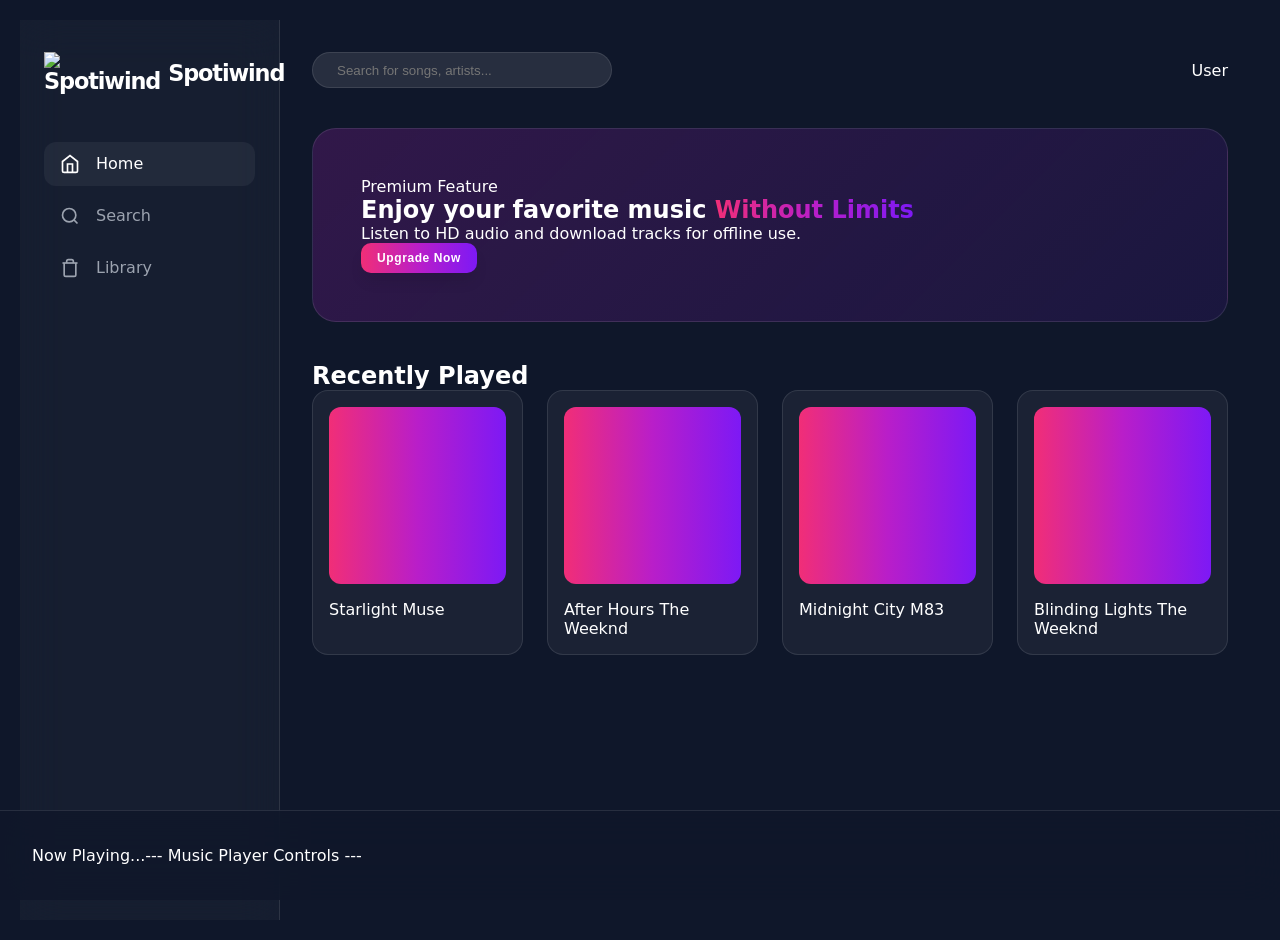
==== home.html @ fe253388 "Add files via upload" ====
<!DOCTYPE html>
<html lang="en">
<head>
    <meta charset="UTF-8">
    <meta name="viewport" content="width=device-width, initial-scale=1.0">
    <title>Spotiwind - Feel The Music, Ride The Wind</title>
    <link rel="stylesheet" href="styles.css">
</head>
<body class="dashboard-page">
    <div class="dashboard-container">
        <!-- Sidebar Navigation -->
        <aside class="sidebar">
            <div class="brand-logo">
                <img src="Elemen/Logo/Spotiwind.png" alt="Spotiwind Logo">
                <span>Spotiwind</span>
            </div>
            <nav class="nav-menu">
                <a href="#" class="nav-item active">
                    <svg viewBox="0 0 24 24" fill="none" stroke="currentColor" stroke-width="2"><path d="m3 9 9-7 9 7v11a2 2 0 0 1-2 2H5a2 2 0 0 1-2-2z"/><polyline points="9 22 9 12 15 12 15 22"/></svg>
                    Home
                </a>
                <a href="#" class="nav-item">
                    <svg viewBox="0 0 24 24" fill="none" stroke="currentColor" stroke-width="2"><circle cx="11" cy="11" r="8"/><path d="m21 21-4.3-4.3"/></svg>
                    Search
                </a>
                <a href="#" class="nav-item">
                    <svg viewBox="0 0 24 24" fill="none" stroke="currentColor" stroke-width="2"><path d="M3 6h18"/><path d="M19 6v14c0 1-1 2-2 2H7c-1 0-2-1-2-2V6"/><path d="M8 6V4c0-1 1-2 2-2h4c1 0 2 1 2 2v2"/></svg>
                    Library
                </a>
            </nav>
        </aside>

        <!-- Main Content -->
        <main class="main-content">
            <header class="top-bar">
                <div class="search-box">
                    <input type="text" placeholder="Search for songs, artists...">
                </div>
                <div class="user-profile">
                    <span id="userName">User</span>
                    <div class="avatar"></div>
                </div>
            </header>

            <section class="hero-section">
                <div class="hero-card">
                    <span class="badge">Premium Feature</span>
                    <h1>Enjoy your favorite music <span class="theme-text">Without Limits</span></h1>
                    <p>Listen to HD audio and download tracks for offline use.</p>
                    <button class="btn-login" style="width: auto;">Upgrade Now</button>
                </div>
            </section>

            <section class="music-section">
                <h2 class="section-title">Recently Played</h2>
                <div class="music-grid">
                    <!-- Contoh Card Lagu -->
                    <div class="song-card">
                        <div class="song-cover"></div>
                        <div class="song-info">
                            <span class="song-name">Starlight</span>
                            <span class="artist-name">Muse</span>
                        </div>
                    </div>
                    <div class="song-card">
                        <div class="song-cover"></div>
                        <div class="song-info">
                            <span class="song-name">After Hours</span>
                            <span class="artist-name">The Weeknd</span>
                        </div>
                    </div>
                    <div class="song-card">
                        <div class="song-cover"></div>
                        <div class="song-info">
                            <span class="song-name">Midnight City</span>
                            <span class="artist-name">M83</span>
                        </div>
                    </div>
                    <div class="song-card">
                        <div class="song-cover"></div>
                        <div class="song-info">
                            <span class="song-name">Blinding Lights</span>
                            <span class="artist-name">The Weeknd</span>
                        </div>
                    </div>
                </div>
            </section>
        </main>

        <!-- Player Bar -->
        <div class="player-bar">
            <div class="now-playing">
                <div class="mini-cover"></div>
                <div class="mini-info"><span>Now Playing...</span></div>
            </div>
            <div class="player-controls">--- Music Player Controls ---</div>
        </div>
    </div>
</body>
</html>
---- styles.css ----
/* Variables */
:root {
    --primary-gradient: linear-gradient(to right, #F12E77, #B91EC9, #7D19F5);
    --accent-color: #B91EC9;
    --glass-bg: rgba(255, 255, 255, 0.05);
    --glass-border: rgba(255, 255, 255, 0.1);
    --text-main: #ffffff;
    --text-muted: #9ca3af;
    --input-bg: rgba(255, 255, 255, 0.1);
}

* {
    margin: 0;
    padding: 0;
    box-sizing: border-box;
}

body.login-page, 
body.dashboard-page {
    min-height: 100vh;
    background-color: #0f172a; /* Fallback dark background */
    color: var(--text-main);
    font-family: ui-sans-serif, system-ui, sans-serif;
    overflow-x: hidden;
    display: flex;
    align-items: center;
    justify-content: center;
    padding: 20px;
}

.main-container {
    width: 100%;
    max-width: 1050px; /* Lebar box utama */
    min-height: auto;
    max-height: 90vh;
    display: flex;
}

.split-card {
    display: flex;
    width: 100%;
    background: var(--glass-bg);
    border-radius: 1.5rem;
    backdrop-filter: blur(16px);
    -webkit-backdrop-filter: blur(16px);
    border: 1px solid var(--glass-border);
    box-shadow: 0 25px 50px -12px rgba(0, 0, 0, 0.5);
    overflow: hidden; /* Memastikan border-radius bekerja pada anak elemen */
}

.branding-side {
    flex: 1.5;
    position: relative;
    display: flex;
    flex-direction: column;
    align-items: flex-start;
    justify-content: flex-start;
    padding: 2.5rem 2.5rem 1.5rem 2.5rem;
    background-image: url('Elemen/Logo/Gambar1.jpeg');
    background-size: cover;
    background-position: calc(50% + 50px) center;
}

.branding-overlay {
    position: absolute;
    top: 0;
    left: 0;
    width: 100%;
    height: 100%;
    background: linear-gradient(to bottom, rgba(15, 23, 42, 0.2), rgba(15, 23, 42, 0.7));
    z-index: 1;
}

.brand-logo {
    position: relative;
    z-index: 10;
    display: flex;
    align-items: center;
    gap: 0.5rem;
    margin-bottom: 1rem;
    font-size: 1.4rem;
    font-weight: 700;
    letter-spacing: -0.05em;
}

.brand-logo svg {
    height: 2rem;
    width: 2rem;
    color: var(--accent-color);
}

.brand-logo img {
    height: 2.6rem;
    width: auto;
    object-fit: contain;
}

.branding-title {
    position: relative;
    z-index: 10;
    font-size: 2rem;
    font-weight: 700;
    line-height: 1.1;
    margin-bottom: 1rem;
    letter-spacing: -0.05em;
}

.theme-text {
    background: var(--primary-gradient);
    -webkit-background-clip: text;
    -webkit-text-fill-color: transparent;
    background-clip: text;
}

.branding-desc {
    position: relative;
    z-index: 10;
    font-size: 1rem;
    line-height: 1.6;
    color: rgba(255, 255, 255, 0.8);
    max-width: 270px;
    margin-bottom: 2.5rem;
}

.features-grid {
    position: relative;
    z-index: 10;
    display: flex;
    background: rgba(15, 23, 42, 0.8); /* Latar belakang lebih solid menggunakan warna gelap yang serasi */
    backdrop-filter: blur(8px);
    -webkit-backdrop-filter: blur(8px);
    border: 1px solid rgba(255, 255, 255, 0.1);
    border-radius: 1.25rem;
    padding: 1.25rem 0;
    width: 100%;
    margin-top: auto;
}

.feature-card {
    flex: 1;
    display: flex;
    flex-direction: column;
    align-items: center;
    text-align: center;
    padding: 0 0.5rem;
    border-right: 1px solid rgba(255, 255, 255, 0.1);
}

.feature-card:last-child {
    border-right: none;
}

.feature-icon-circle {
    width: auto;
    height: auto;
    background: none;
    border: none;
    display: flex;
    align-items: center;
    justify-content: center;
    margin-bottom: 0.75rem;
    color: var(--accent-color);
}

.feature-icon-circle svg {
    width: 1.25rem;
    height: 1.25rem;
    stroke: currentColor;
}

.feature-title {
    font-size: 0.8rem;
    font-weight: 700;
    margin-bottom: 0.25rem;
    color: var(--text-main);
}

.feature-text {
    font-size: 0.7rem;
    color: var(--text-muted);
    line-height: 1.4;
}

.form-side {
    flex: 1;
    display: flex;
    flex-direction: column;
    padding: 2.5rem 2.5rem 1.5rem 2.5rem;
    position: relative;
    overflow-y: auto;
}

/* Custom Scrollbar agar tetap elegan (Glassmorphism style) */
.form-side::-webkit-scrollbar {
    width: 4px;
}

.form-side::-webkit-scrollbar-thumb {
    background: var(--glass-border);
    border-radius: 10px;
}

.form-content {
    width: 100%;
    max-width: 340px;
    margin: auto;
    display: flex;
    flex-direction: column;
    gap: 1rem;
    z-index: 1;
}

.hidden {
    display: none !important;
}

/* Responsive */
@media (max-width: 1024px) {
    .split-card {
        flex-direction: column;
    }
    .branding-side {
        flex: none;
        min-height: 280px;
        padding: 3rem 1.5rem;
        background-position: center;
        align-items: center;
        text-align: center;
    }
    .branding-title {
        font-size: 1.75rem;
    }
    .branding-desc {
        max-width: 100%;
        margin-bottom: 0;
    }
    .features-grid {
        display: none; /* Disembunyikan agar header branding tidak terlalu panjang di mobile */
    }
    .main-container {
        max-width: 480px;
        max-height: none;
    }
    .form-side {
        overflow: visible;
        padding: 2rem 1.5rem;
    }
}

.card-header {
    text-align: center;
}

.title {
    font-size: 1.5rem;
    font-weight: 700;
    letter-spacing: -0.05em;
}

.subtitle {
    margin-top: 0.25rem;
    font-size: 11px;
    color: var(--text-muted);
}

.tabs {
    display: flex;
    border-bottom: 1px solid var(--glass-border);
}

.tab-btn {
    flex: 1;
    padding-bottom: 0.5rem;
    background: none;
    border: none;
    color: var(--text-muted);
    font-weight: bold;
    cursor: pointer;
    transition: color 0.2s;
}

.tab-btn.active {
    color: var(--text-main);
    border-bottom: 2px solid var(--accent-color);
}

.tab-btn:hover:not(.active) {
    color: #d1d5db;
}

/* Pengaturan Umum Form */
#loginForm, #registerForm {
    display: flex;
    flex-direction: column;
}

/* Spesifik untuk Login - Lebih lega karena input sedikit */
#loginForm {
    gap: 1.25rem;
}
#loginForm .input-group {
    gap: 1rem;
}

/* Spesifik untuk Register - Lebih padat agar pas di frame */
#registerForm {
    gap: 0.75rem;
}
#registerForm .input-group {
    gap: 0.5rem;
}
#registerForm .input-field {
    padding: 0.375rem 1rem 0.375rem 2.75rem; /* Sedikit lebih ramping */
}

.input-group {
    display: flex;
    flex-direction: column;
}

.input-wrapper {
    position: relative;
}

.input-icon {
    position: absolute;
    left: 1rem;
    top: 50%;
    transform: translateY(-50%);
    color: var(--text-muted);
    pointer-events: none;
}

.input-icon svg {
    height: 1rem;
    width: 1rem;
}

.input-field {
    width: 100%;
    padding: 0.375rem 1rem 0.375rem 2.75rem;
    background: var(--input-bg);
    border: 1px solid transparent;
    border-radius: 0.5rem;
    color: white;
    font-size: 0.875rem;
    outline: none;
    transition: all 0.2s;
}

.input-field:focus {
    border-color: var(--accent-color);
    box-shadow: 0 0 0 1px var(--accent-color), 0 0 8px rgba(185, 30, 201, 0.2);
    background: rgba(255, 255, 255, 0.12);
}

.password-toggle {
    position: absolute;
    right: 1rem;
    top: 50%;
    transform: translateY(-50%);
    background: none;
    border: none;
    color: var(--text-muted);
    cursor: pointer;
}

.password-toggle svg {
    height: 1rem;
    width: 1rem;
}

.form-options {
    display: flex;
    justify-content: space-between;
    align-items: center;
    font-size: 11px;
}

.remember-me {
    display: flex;
    align-items: center;
    gap: 0.5rem;
}

.remember-me input[type="checkbox"],
.remember-me label {
    cursor: pointer;
}

.forgot-link {
    color: var(--accent-color);
    text-decoration: none;
    font-weight: 500;
}

.btn-login {
    width: 100%;
    padding: 0.5rem 1rem;
    border-radius: 10px;
    border: none;
    background: var(--primary-gradient);
    color: white;
    font-size: 0.75rem;
    font-weight: bold;
    letter-spacing: 0.05em;
    cursor: pointer;
    box-shadow: 0 10px 15px -3px rgba(0, 0, 0, 0.1);
    transition: transform 0.1s, opacity 0.2s;
}

.btn-login:hover {
    opacity: 0.9;
}

.btn-login:active {
    transform: scale(0.95);
}

.btn-login:disabled, .social-btn:disabled {
    opacity: 0.6;
    cursor: not-allowed;
    pointer-events: none;
}

.separator {
    display: flex;
    align-items: center;
    gap: 0.75rem;
    padding: 0.2rem 0 1.2rem 0;
}

.separator-line {
    flex-grow: 1;
    height: 1px;
    background-color: var(--glass-border);
}

.separator-text {
    font-size: 12px;
    text-transform: lowercase;
    letter-spacing: 0.05em;
}

.social-login {
    display: flex;
    flex-direction: column;
    gap: 0.75rem;
}

.social-btn {
    width: 100%;
    display: flex;
    align-items: center;
    justify-content: center;
    gap: 0.5rem;
    padding: 0.375rem 1rem;
    background: var(--glass-bg);
    border: 1px solid var(--glass-border);
    border-radius: 0.5rem;
    color: white;
    font-size: 0.75rem;
    font-weight: 500;
    cursor: pointer;
    transition: background 0.2s;
}

.social-btn:hover {
    background: var(--glass-border);
}

.social-btn svg {
    height: 1rem;
    width: 1rem;
}

.legal-text {
    text-align: center;
    font-size: 12px;
    color: var(--text-muted);
    line-height: 1.5;
    margin-top: 1rem;
    margin-bottom: 0;
}

.legal-text a {
    color: var(--accent-color);
    text-decoration: none;
}

.legal-text a:hover {
    text-decoration: underline;
}

/* Toast Notification */
.toast-container {
    position: fixed;
    bottom: 2rem;
    right: 2rem;
    z-index: 1000;
    display: flex;
    flex-direction: column;
    gap: 0.75rem;
}

.toast {
    background: rgba(15, 23, 42, 0.9);
    backdrop-filter: blur(12px);
    border: 1px solid var(--glass-border);
    color: white;
    padding: 1rem 1.5rem;
    border-radius: 0.75rem;
    box-shadow: 0 10px 25px -5px rgba(0, 0, 0, 0.4);
    display: flex;
    align-items: center;
    gap: 0.75rem;
    font-size: 0.875rem;
    animation: slideIn 0.3s ease-out forwards;
}

@keyframes slideIn { from { transform: translateX(100%); opacity: 0; } to { transform: translateX(0); opacity: 1; } }

/* Dashboard Layout */
.dashboard-container {
    display: flex;
    width: 100vw;
    height: 100vh;
    background: #0f172a;
    overflow: hidden;
}

.sidebar {
    width: 260px;
    background: rgba(255, 255, 255, 0.03);
    border-right: 1px solid var(--glass-border);
    backdrop-filter: blur(20px);
    padding: 2rem 1.5rem;
    display: flex;
    flex-direction: column;
    gap: 2rem;
}

.nav-menu {
    display: flex;
    flex-direction: column;
    gap: 0.5rem;
}

.nav-item {
    display: flex;
    align-items: center;
    gap: 1rem;
    padding: 0.75rem 1rem;
    color: var(--text-muted);
    text-decoration: none;
    border-radius: 0.75rem;
    transition: all 0.2s;
    font-weight: 500;
}

.nav-item svg { width: 1.25rem; height: 1.25rem; }
.nav-item:hover, .nav-item.active {
    background: var(--glass-bg);
    color: white;
}

.main-content {
    flex: 1;
    padding: 2rem;
    overflow-y: auto;
    padding-bottom: 100px;
}

.top-bar {
    display: flex;
    justify-content: space-between;
    align-items: center;
    margin-bottom: 2.5rem;
}

.search-box input {
    background: var(--input-bg);
    border: 1px solid var(--glass-border);
    border-radius: 2rem;
    padding: 0.6rem 1.5rem;
    color: white;
    width: 300px;
    outline: none;
}

.hero-card {
    background: linear-gradient(135deg, rgba(185, 30, 201, 0.2) 0%, rgba(125, 25, 245, 0.1) 100%);
    border: 1px solid var(--glass-border);
    border-radius: 1.5rem;
    padding: 3rem;
    margin-bottom: 2.5rem;
}

.music-grid {
    display: grid;
    grid-template-columns: repeat(auto-fill, minmax(180px, 1fr));
    gap: 1.5rem;
}

.song-card {
    background: var(--glass-bg);
    border: 1px solid var(--glass-border);
    border-radius: 1rem;
    padding: 1rem;
    transition: transform 0.3s ease;
    cursor: pointer;
}

.song-card:hover { transform: translateY(-8px); background: rgba(255,255,255,0.08); }

.song-cover {
    aspect-ratio: 1;
    background: var(--primary-gradient);
    border-radius: 0.75rem;
    margin-bottom: 1rem;
}

.player-bar {
    position: fixed;
    bottom: 0;
    left: 0;
    right: 0;
    height: 90px;
    background: rgba(15, 23, 42, 0.8);
    backdrop-filter: blur(20px);
    border-top: 1px solid var(--glass-border);
    display: flex;
    align-items: center;
    padding: 0 2rem;
    z-index: 100;
}
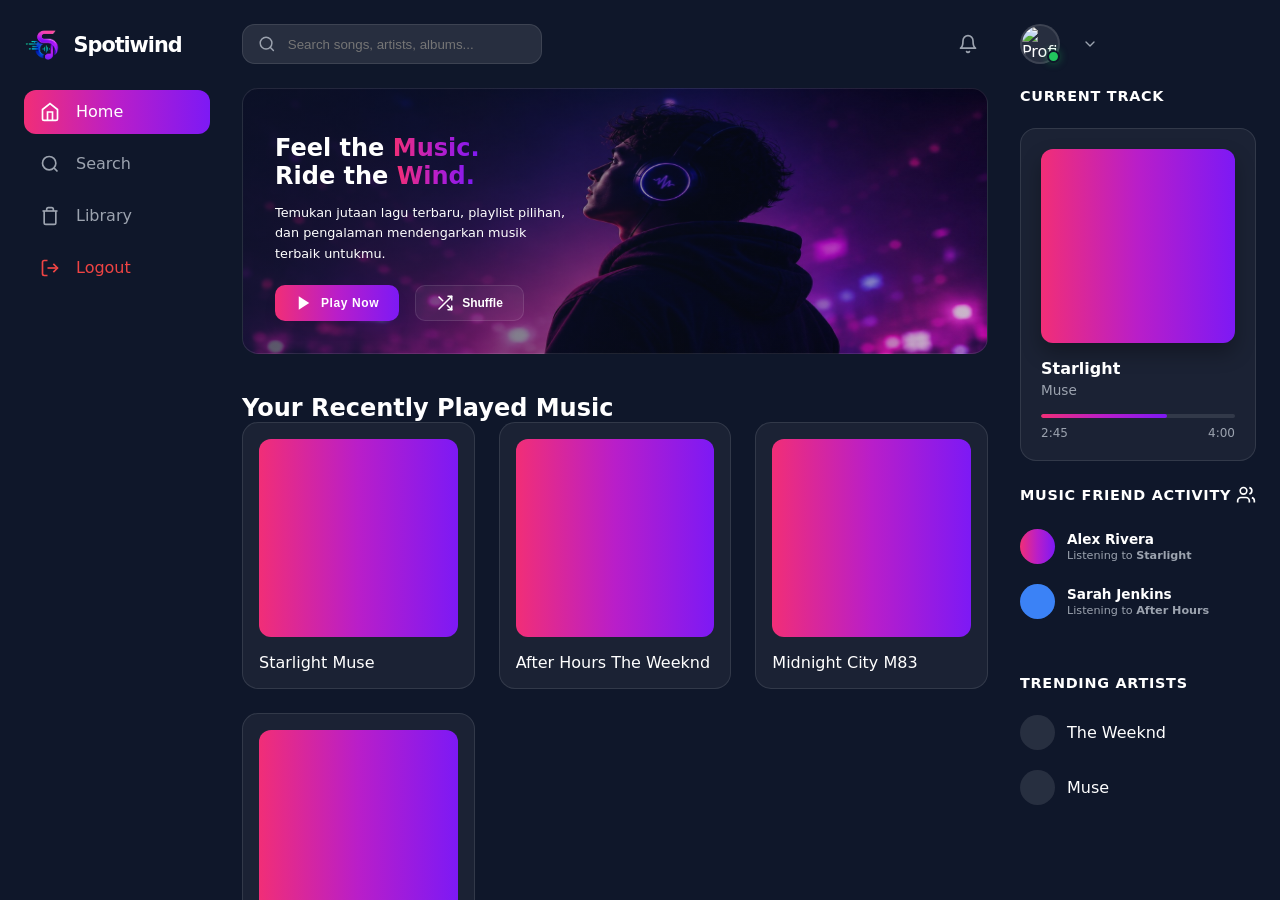
==== commit b22495b3: "Add files via upload" ====
--- a/home.html
+++ b/home.html
@@ -1,31 +1,63 @@
 <!DOCTYPE html>
 <html lang="en">
+
 <head>
     <meta charset="UTF-8">
     <meta name="viewport" content="width=device-width, initial-scale=1.0">
     <title>Spotiwind - Feel The Music, Ride The Wind</title>
+    <meta name="description" content="Jelajahi perpustakaan musik Anda di Spotiwind. Temukan lagu terbaru, lihat aktivitas teman, dan nikmati playlist yang dikurasi khusus untuk Anda.">
+    <meta name="keywords" content="Spotiwind dashboard, music library, trending artists, friend activity, playlist musik">
+    <link rel="icon" type="image/x-icon" href="Elemen/Logo/Spotiwind.ico">
+    <!-- Open Graph Meta Tags for Social Media Sharing -->
+    <meta property="og:title" content="Spotiwind - Feel The Music, Ride The Wind">
+    <meta property="og:description" content="Temukan jutaan lagu, playlist pilihan, dan pengalaman mendengarkan musik terbaik untukmu.">
+    <meta property="og:image" content="https://winanda150.github.io/spotiwind-music/Elemen/Logo/Spotiwind.png">
+    <meta property="og:url" content="https://winanda150.github.io/spotiwind-music/home.html">
+    <meta property="og:type" content="website">
+    <!-- Twitter Card Meta Tags -->
+    <meta name="twitter:card" content="summary_large_image">
+    <meta name="twitter:image" content="https://winanda150.github.io/spotiwind-music/Elemen/Logo/Spotiwind.png">
     <link rel="stylesheet" href="styles.css">
 </head>
+
 <body class="dashboard-page">
     <div class="dashboard-container">
         <!-- Sidebar Navigation -->
         <aside class="sidebar">
-            <div class="brand-logo">
+            <div class="brand-logo" role="img" aria-label="Spotiwind Logo">
                 <img src="Elemen/Logo/Spotiwind.png" alt="Spotiwind Logo">
                 <span>Spotiwind</span>
             </div>
             <nav class="nav-menu">
                 <a href="#" class="nav-item active">
-                    <svg viewBox="0 0 24 24" fill="none" stroke="currentColor" stroke-width="2"><path d="m3 9 9-7 9 7v11a2 2 0 0 1-2 2H5a2 2 0 0 1-2-2z"/><polyline points="9 22 9 12 15 12 15 22"/></svg>
+                    <svg viewBox="0 0 24 24" fill="none" stroke="currentColor" stroke-width="2">
+                        <path d="m3 9 9-7 9 7v11a2 2 0 0 1-2 2H5a2 2 0 0 1-2-2z" />
+                        <polyline points="9 22 9 12 15 12 15 22" />
+                    </svg>
                     Home
                 </a>
                 <a href="#" class="nav-item">
-                    <svg viewBox="0 0 24 24" fill="none" stroke="currentColor" stroke-width="2"><circle cx="11" cy="11" r="8"/><path d="m21 21-4.3-4.3"/></svg>
+                    <svg viewBox="0 0 24 24" fill="none" stroke="currentColor" stroke-width="2">
+                        <circle cx="11" cy="11" r="8" />
+                        <path d="m21 21-4.3-4.3" />
+                    </svg>
                     Search
                 </a>
                 <a href="#" class="nav-item">
-                    <svg viewBox="0 0 24 24" fill="none" stroke="currentColor" stroke-width="2"><path d="M3 6h18"/><path d="M19 6v14c0 1-1 2-2 2H7c-1 0-2-1-2-2V6"/><path d="M8 6V4c0-1 1-2 2-2h4c1 0 2 1 2 2v2"/></svg>
+                    <svg viewBox="0 0 24 24" fill="none" stroke="currentColor" stroke-width="2">
+                        <path d="M3 6h18" />
+                        <path d="M19 6v14c0 1-1 2-2 2H7c-1 0-2-1-2-2V6" />
+                        <path d="M8 6V4c0-1 1-2 2-2h4c1 0 2 1 2 2v2" />
+                    </svg>
                     Library
+                </a>
+                <a href="#" class="nav-item" id="logoutBtn" style="margin-top: auto; color: #ef4444;">
+                    <svg viewBox="0 0 24 24" fill="none" stroke="currentColor" stroke-width="2">
+                        <path d="M9 21H5a2 2 0 0 1-2-2V5a2 2 0 0 1 2-2h4" />
+                        <polyline points="16 17 21 12 16 7" />
+                        <line x1="21" y1="12" x2="9" y2="12" />
+                    </svg>
+                    Logout
                 </a>
             </nav>
         </aside>
@@ -34,25 +66,50 @@
         <main class="main-content">
             <header class="top-bar">
                 <div class="search-box">
-                    <input type="text" placeholder="Search for songs, artists...">
-                </div>
-                <div class="user-profile">
-                    <span id="userName">User</span>
-                    <div class="avatar"></div>
-                </div>
+                    <svg class="search-icon" viewBox="0 0 24 24" fill="none" stroke="currentColor" stroke-width="2" stroke-linecap="round" stroke-linejoin="round">
+                        <circle cx="11" cy="11" r="8"></circle>
+                        <line x1="21" y1="21" x2="16.65" y2="16.65"></line>
+                    </svg>
+                    <input type="text" placeholder="Search songs, artists, albums...">
+                </div>
+                <button class="notification-btn" title="Notifications">
+                    <svg viewBox="0 0 24 24" fill="none" stroke="currentColor" stroke-width="2" stroke-linecap="round" stroke-linejoin="round">
+                        <path d="M18 8A6 6 0 0 0 6 8c0 7-3 9-3 9h18s-3-2-3-9"></path>
+                        <path d="M13.73 21a2 2 0 0 1-3.46 0"></path>
+                    </svg>
+                </button>
             </header>
 
             <section class="hero-section">
                 <div class="hero-card">
-                    <span class="badge">Premium Feature</span>
-                    <h1>Enjoy your favorite music <span class="theme-text">Without Limits</span></h1>
-                    <p>Listen to HD audio and download tracks for offline use.</p>
-                    <button class="btn-login" style="width: auto;">Upgrade Now</button>
+                    <span class="badge" id="greetingBadge"></span>
+                    <h1>Feel the <span class="theme-text">Music.</span> <br> Ride the <span
+                            class="theme-text">Wind.</span></h1>
+                    <p>Temukan jutaan lagu terbaru, playlist pilihan, dan pengalaman mendengarkan musik
+                        terbaik untukmu.</p>
+                    <div class="hero-btns">
+                        <button class="btn-login" aria-label="Play music now">
+                            <svg viewBox="0 0 24 24" fill="currentColor" width="18" height="18">
+                                <polygon points="5 3 19 12 5 21 5 3"></polygon>
+                            </svg>
+                            Play Now
+                        </button>
+                        <button class="btn-shuffle" aria-label="Shuffle music">
+                            <svg width="18" height="18" viewBox="0 0 24 24" fill="none" stroke="currentColor" stroke-width="2" stroke-linecap="round" stroke-linejoin="round">
+                                <polyline points="16 3 21 3 21 8"></polyline>
+                                <line x1="4" y1="20" x2="21" y2="3"></line>
+                                <polyline points="21 16 21 21 16 21"></polyline>
+                                <line x1="15" y1="15" x2="21" y2="21"></line>
+                                <line x1="4" y1="4" x2="9" y2="9"></line>
+                            </svg>
+                            Shuffle
+                        </button>
+                    </div>
                 </div>
             </section>
 
             <section class="music-section">
-                <h2 class="section-title">Recently Played</h2>
+                <h2 class="section-title">Your Recently Played Music</h2>
                 <div class="music-grid">
                     <!-- Contoh Card Lagu -->
                     <div class="song-card">
@@ -87,14 +144,87 @@
             </section>
         </main>
 
-        <!-- Player Bar -->
-        <div class="player-bar">
-            <div class="now-playing">
-                <div class="mini-cover"></div>
-                <div class="mini-info"><span>Now Playing...</span></div>
-            </div>
-            <div class="player-controls">--- Music Player Controls ---</div>
-        </div>
+        <!-- Right Sidebar (Friend Activity / Trending) -->
+        <aside class="right-sidebar">
+            <div class="user-profile">
+                <div class="avatar-container" role="img" aria-label="User profile picture container">
+                    <img id="userAvatar" class="avatar" src="" alt="Profile Picture">
+                    <span class="online-status"></span>
+                </div>
+                <div class="user-info">
+                    <div class="username-wrapper">
+                        <span id="userName" class="user-name"></span>
+                        <svg class="dropdown-icon" viewBox="0 0 24 24" fill="none" stroke="currentColor" stroke-width="2" stroke-linecap="round" stroke-linejoin="round">
+                            <polyline points="6 9 12 15 18 9"></polyline>
+                        </svg>
+                    </div>
+                    <span id="premiumBadge" class="premium-badge hidden">Premium</span>
+                </div>
+            </div>
+
+            <!-- Now Playing Section -->
+            <div class="sidebar-header">
+                <h3>Current Track</h3>
+            </div>
+            <div class="now-playing-card">
+                <div class="now-playing-cover"></div>
+                <div class="now-playing-details">
+                    <span class="now-playing-title">Starlight</span>
+                    <span class="now-playing-artist">Muse</span>
+                </div>
+                <div class="now-playing-progress">
+                    <div class="progress-track">
+                        <div class="progress-thumb" style="width: 65%;"></div>
+                    </div>
+                    <div class="time-info">
+                        <span>2:45</span>
+                        <span>4:00</span>
+                    </div>
+                </div>
+            </div>
+
+            <div class="sidebar-header">
+                <h3>Music Friend Activity</h3>
+                <svg viewBox="0 0 24 24" fill="none" stroke="currentColor" stroke-width="2" width="20">
+                    <path d="M16 21v-2a4 4 0 0 0-4-4H6a4 4 0 0 0-4 4v2" />
+                    <circle cx="9" cy="7" r="4" />
+                    <path d="M22 21v-2a4 4 0 0 0-3-3.87" />
+                    <path d="M16 3.13a4 4 0 0 1 0 7.75" />
+                </svg>
+            </div>
+            <div class="friend-list">
+                <div class="friend-item">
+                    <div class="friend-avatar" style="background: var(--primary-gradient);"></div>
+                    <div class="friend-info">
+                        <span class="friend-name">Alex Rivera</span>
+                        <span class="friend-status">Listening to <b>Starlight</b></span>
+                    </div>
+                </div>
+                <div class="friend-item">
+                    <div class="friend-avatar" style="background: #3b82f6;"></div>
+                    <div class="friend-info">
+                        <span class="friend-name">Sarah Jenkins</span>
+                        <span class="friend-status">Listening to <b>After Hours</b></span>
+                    </div>
+                </div>
+            </div>
+
+            <div class="sidebar-header" style="margin-top: 2rem;">
+                <h3>Trending Artists</h3>
+            </div>
+            <div class="trending-list">
+                <div class="artist-item">
+                    <div class="artist-circle"></div>
+                    <span>The Weeknd</span>
+                </div>
+                <div class="artist-item">
+                    <div class="artist-circle"></div>
+                    <span>Muse</span>
+                </div>
+            </div>
+        </aside>
     </div>
+    <script type="module" src="home-script.js"></script>
 </body>
+
 </html>
--- a/styles.css
+++ b/styles.css
@@ -15,17 +15,24 @@
     box-sizing: border-box;
 }
 
-body.login-page, 
+body.login-page {
+    min-height: 100vh;
+    background-color: #0f172a;
+    color: var(--text-main);
+    font-family: ui-sans-serif, system-ui, sans-serif;
+    display: flex;
+    align-items: center;
+    justify-content: center;
+    padding: 20px;
+}
+
 body.dashboard-page {
-    min-height: 100vh;
+    height: 100vh;
     background-color: #0f172a; /* Fallback dark background */
     color: var(--text-main);
     font-family: ui-sans-serif, system-ui, sans-serif;
     overflow-x: hidden;
-    display: flex;
-    align-items: center;
-    justify-content: center;
-    padding: 20px;
+    overflow-y: hidden; /* Mencegah seluruh body di-scroll */
 }
 
 .main-container {
@@ -81,12 +88,6 @@
     font-size: 1.4rem;
     font-weight: 700;
     letter-spacing: -0.05em;
-}
-
-.brand-logo svg {
-    height: 2rem;
-    width: 2rem;
-    color: var(--accent-color);
 }
 
 .brand-logo img {
@@ -397,6 +398,10 @@
 .btn-login {
     width: 100%;
     padding: 0.5rem 1rem;
+    display: flex;
+    align-items: center;
+    justify-content: center;
+    gap: 0.5rem;
     border-radius: 10px;
     border: none;
     background: var(--primary-gradient);
@@ -523,21 +528,24 @@
 /* Dashboard Layout */
 .dashboard-container {
     display: flex;
-    width: 100vw;
-    height: 100vh;
+    width: 100%;
+    height: 100vh; /* Memaksa kontainer setinggi layar */
     background: #0f172a;
     overflow: hidden;
 }
 
 .sidebar {
-    width: 260px;
-    background: rgba(255, 255, 255, 0.03);
-    border-right: 1px solid var(--glass-border);
-    backdrop-filter: blur(20px);
-    padding: 2rem 1.5rem;
-    display: flex;
-    flex-direction: column;
-    gap: 2rem;
+    width: 210px;
+    display: flex;
+    flex-direction: column;
+    gap: 0.5rem;
+    padding: 1.5rem 0rem 1.5rem 1.5rem;
+}
+
+.brand-logo span {
+    font-size: 1.30rem;
+    font-weight: 700;
+    letter-spacing: -0.05em;
 }
 
 .nav-menu {
@@ -559,41 +567,125 @@
 }
 
 .nav-item svg { width: 1.25rem; height: 1.25rem; }
-.nav-item:hover, .nav-item.active {
-    background: var(--glass-bg);
+.nav-item:hover,
+.nav-item.active {
+    background: var(--primary-gradient); /* Menggunakan gradasi tema */
     color: white;
 }
 
 .main-content {
     flex: 1;
-    padding: 2rem;
+    padding-top: 1.5rem;
+    padding-left: 2rem;
+    padding-right: 2rem;
     overflow-y: auto;
-    padding-bottom: 100px;
+    scrollbar-width: none; /* Untuk Firefox */
+    -ms-overflow-style: none; /* Untuk IE dan Edge */
+}
+
+/* Custom Scrollbar styling untuk Chrome, Safari, dan Edge */
+.main-content::-webkit-scrollbar,
+.right-sidebar::-webkit-scrollbar {
+    display: none; /* Sembunyikan scrollbar */
 }
 
 .top-bar {
     display: flex;
     justify-content: space-between;
     align-items: center;
-    margin-bottom: 2.5rem;
+    margin-bottom: 1.5rem;
+}
+
+.search-box {
+    position: relative;
+    display: flex;
+    align-items: center;
+}
+
+.search-icon {
+    position: absolute;
+    left: 1rem;
+    width: 1.1rem;
+    height: 1.1rem;
+    color: var(--text-muted);
+    pointer-events: none;
 }
 
 .search-box input {
     background: var(--input-bg);
     border: 1px solid var(--glass-border);
-    border-radius: 2rem;
-    padding: 0.6rem 1.5rem;
+    border-radius: 0.8rem;
+    height: 40px; /* Menyamakan tinggi dengan user profile */
+    padding: 0 1rem 0 2.8rem; /* Menghapus padding vertikal karena sudah diatur height */
     color: white;
     width: 300px;
     outline: none;
+    transition: all 0.2s;
+}
+
+.search-box input:focus {
+    border-color: var(--accent-color);
+    background: rgba(255, 255, 255, 0.12);
 }
 
 .hero-card {
-    background: linear-gradient(135deg, rgba(185, 30, 201, 0.2) 0%, rgba(125, 25, 245, 0.1) 100%);
+    background: linear-gradient(to right, rgba(15, 23, 42, 0.7), rgba(15, 23, 42, 0.2)), url('Elemen/Logo/Gambar1.jpeg');
+    background-size: 100% 130%;
+    background-position: center calc(50% + 10px);
+    background-repeat: no-repeat;
     border: 1px solid var(--glass-border);
-    border-radius: 1.5rem;
-    padding: 3rem;
+    border-radius: 1rem;
+    padding: 2rem;
+    display: flex;
+    flex-direction: column;
+    align-items: flex-start;
+    gap: 0.8rem;
     margin-bottom: 2.5rem;
+}
+
+.hero-btns {
+    display: flex;
+    gap: 1rem;
+    margin-top: 0.5rem;
+    z-index: 10;
+}
+
+.hero-btns .btn-login {
+    width: auto; /* Mengatur ulang agar tidak memenuhi lebar kontainer */
+    padding: 0.5rem 1.25rem;
+}
+
+.btn-shuffle {
+    display: flex;
+    align-items: center;
+    gap: 0.5rem;
+    padding: 0.5rem 1.25rem;
+    background: var(--glass-bg);
+    border: 1px solid var(--glass-border);
+    border-radius: 10px;
+    color: white;
+    font-size: 0.75rem;
+    font-weight: bold;
+    cursor: pointer;
+    transition: all 0.2s;
+}
+
+.btn-shuffle:hover {
+    background: var(--glass-border);
+}
+
+#greetingBadge {
+    font-size: 1rem;
+    color: var(--text-muted);
+    margin: 0;
+    font-weight: 600;
+    letter-spacing: -0.02em;
+}
+
+.hero-card p {
+    max-width: 300px;
+    font-size: 0.8rem;
+    line-height: 1.6;
 }
 
 .music-grid {
@@ -620,17 +712,241 @@
     margin-bottom: 1rem;
 }
 
-.player-bar {
-    position: fixed;
-    bottom: 0;
-    left: 0;
-    right: 0;
-    height: 90px;
-    background: rgba(15, 23, 42, 0.8);
-    backdrop-filter: blur(20px);
-    border-top: 1px solid var(--glass-border);
-    display: flex;
-    align-items: center;
-    padding: 0 2rem;
-    z-index: 100;
+/* Right Sidebar Styling */
+.right-sidebar {
+    width: 260px;
+    display: flex;
+    padding: 1.5rem 1.5rem 1.5rem 0rem;
+    flex-direction: column;
+    gap: 1.5rem;
+    overflow-y: auto;
+    border-left: none;
+    scrollbar-width: none;
+    -ms-overflow-style: none;
+}
+
+.sidebar-header {
+    display: flex;
+    justify-content: space-between;
+    align-items: center;
+    color: var(--text-main);
+}
+
+.sidebar-header h3 {
+    font-size: 0.9rem;
+    font-weight: 600;
+    text-transform: uppercase;
+    letter-spacing: 0.05em;
+}
+
+.friend-list, .trending-list {
+    display: flex;
+    flex-direction: column;
+    gap: 1.25rem;
+}
+
+.friend-item, .artist-item {
+    display: flex;
+    align-items: center;
+    gap: 0.75rem;
+}
+
+.friend-avatar, .artist-circle {
+    width: 35px;
+    height: 35px;
+    border-radius: 50%;
+    flex-shrink: 0;
+    background: var(--input-bg);
+}
+
+.friend-info {
+    display: flex;
+    flex-direction: column;
+    gap: 0.1rem;
+}
+
+.friend-name {
+    font-size: 0.85rem;
+    font-weight: 600;
+}
+
+.friend-status {
+    font-size: 0.7rem;
+    color: var(--text-muted);
+}
+
+/* Responsivitas: Sembunyikan sidebar kanan pada layar medium/kecil */
+@media (max-width: 1200px) {
+    .right-sidebar { display: none; }
+}
+
+/* Now Playing Card Styling */
+.now-playing-card {
+    background: rgba(255, 255, 255, 0.05);
+    border: 1px solid var(--glass-border);
+    border-radius: 1rem;
+    padding: 1.25rem;
+    display: flex;
+    flex-direction: column;
+    gap: 1rem;
+}
+
+.now-playing-cover {
+    aspect-ratio: 1;
+    width: 100%;
+    background: var(--primary-gradient);
+    border-radius: 0.75rem;
+    box-shadow: 0 10px 20px rgba(0, 0, 0, 0.3);
+}
+
+.now-playing-details {
+    display: flex;
+    flex-direction: column;
+    gap: 0.25rem;
+}
+
+.now-playing-title {
+    font-weight: 700;
+    font-size: 1rem;
+}
+
+.now-playing-artist {
+    font-size: 0.85rem;
+    color: var(--text-muted);
+}
+
+.now-playing-progress {
+    display: flex;
+    flex-direction: column;
+    gap: 0.5rem;
+}
+
+.progress-track {
+    height: 4px;
+    background: rgba(255, 255, 255, 0.1);
+    border-radius: 2px;
+    overflow: hidden;
+}
+
+.progress-thumb {
+    height: 100%;
+    background: var(--primary-gradient);
+    border-radius: 2px;
+}
+
+.time-info {
+    display: flex;
+    justify-content: space-between;
+    font-size: 0.75rem;
+    color: var(--text-muted);
+    font-variant-numeric: tabular-nums;
+}
+
+/* User Profile & Notification Styling */
+.user-profile {
+    display: flex;
+    align-items: center;
+    gap: 1rem;
+    justify-content: flex-start;
+}
+
+.notification-btn {
+    background: none;
+    border: none;
+    color: var(--text-muted);
+    cursor: pointer;
+    position: relative;
+    display: flex;
+    width: 40px; /* Menyamakan tinggi dengan search input */
+    height: 40px; /* Menyamakan tinggi dengan search input */
+    align-items: center;
+    justify-content: center;
+    transition: all 0.2s ease;
+}
+
+/* NEW: Styling for user info (username and premium badge) */
+.user-info {
+    display: flex;
+    flex-direction: column;
+    align-items: flex-start; /* Mengubah rata teks ke kiri agar sesuai posisi baru */
+    line-height: 1.2; /* Adjust line height for better spacing */
+}
+
+.username-wrapper {
+    display: flex;
+    align-items: center;
+    gap: 0.4rem;
+    cursor: pointer;
+}
+
+.dropdown-icon {
+    width: 16px;
+    height: 16px;
+    color: var(--text-muted);
+    flex-shrink: 0;
+}
+
+.user-name {
+    font-size: 0.8rem;
+    font-weight: 600;
+    color: var(--text-main);
+    white-space: nowrap; /* Prevent username from wrapping */
+    overflow: hidden;
+    text-overflow: ellipsis; /* Add ellipsis if username is too long */
+    max-width: 100px; /* Limit width to prevent layout issues */
+}
+
+.premium-badge {
+    font-size: 0.8rem;
+    font-weight: 500;
+    color: #FFD700; /* Gold-like color for premium */
+    background: rgba(255, 215, 0, 0.15);
+    padding: 0.1rem 0.4rem;
+    border-radius: 0.3rem;
+    margin-top: 2px; /* Small gap from username */
+    display: inline-block; /* To apply padding and background correctly */
+}
+
+.notification-btn svg {
+    width: 20px;
+    height: 20px;
+}
+
+.notification-btn:hover {
+    color: var(--text-main);
+    transform: scale(1.1);
+}
+
+.avatar {
+    width: 40px; /* Menyamakan tinggi dengan search input */
+    height: 40px; /* Menyamakan tinggi dengan search input */
+    border-radius: 50%;
+    background: var(--input-bg); /* Menggunakan background netral jika gambar belum ada */
+    border: 2px solid var(--glass-border);
+    transition: border-color 0.2s;
+    object-fit: cover; /* Memastikan foto profil tidak gepeng */
+}
+
+.avatar-container {
+    position: relative;
+    display: flex;
+}
+
+.online-status {
+    position: absolute;
+    bottom: 1px;
+    right: 0px;
+    width: 13px;
+    height: 13px;
+    background-color: #22c55e; /* Hijau Online */
+    border: 2px solid #0f172a; /* Menyamakan dengan background sidebar */
+    border-radius: 50%;
+    z-index: 2;
+    box-shadow: 0 0 8px rgba(34, 197, 94, 0.4);
+    transition: background-color 0.3s ease, box-shadow 0.3s ease;
+}
+
+.online-status.offline {
+    background-color: #9ca3af; /* Abu-abu (text-muted) */
+    box-shadow: none;
 }
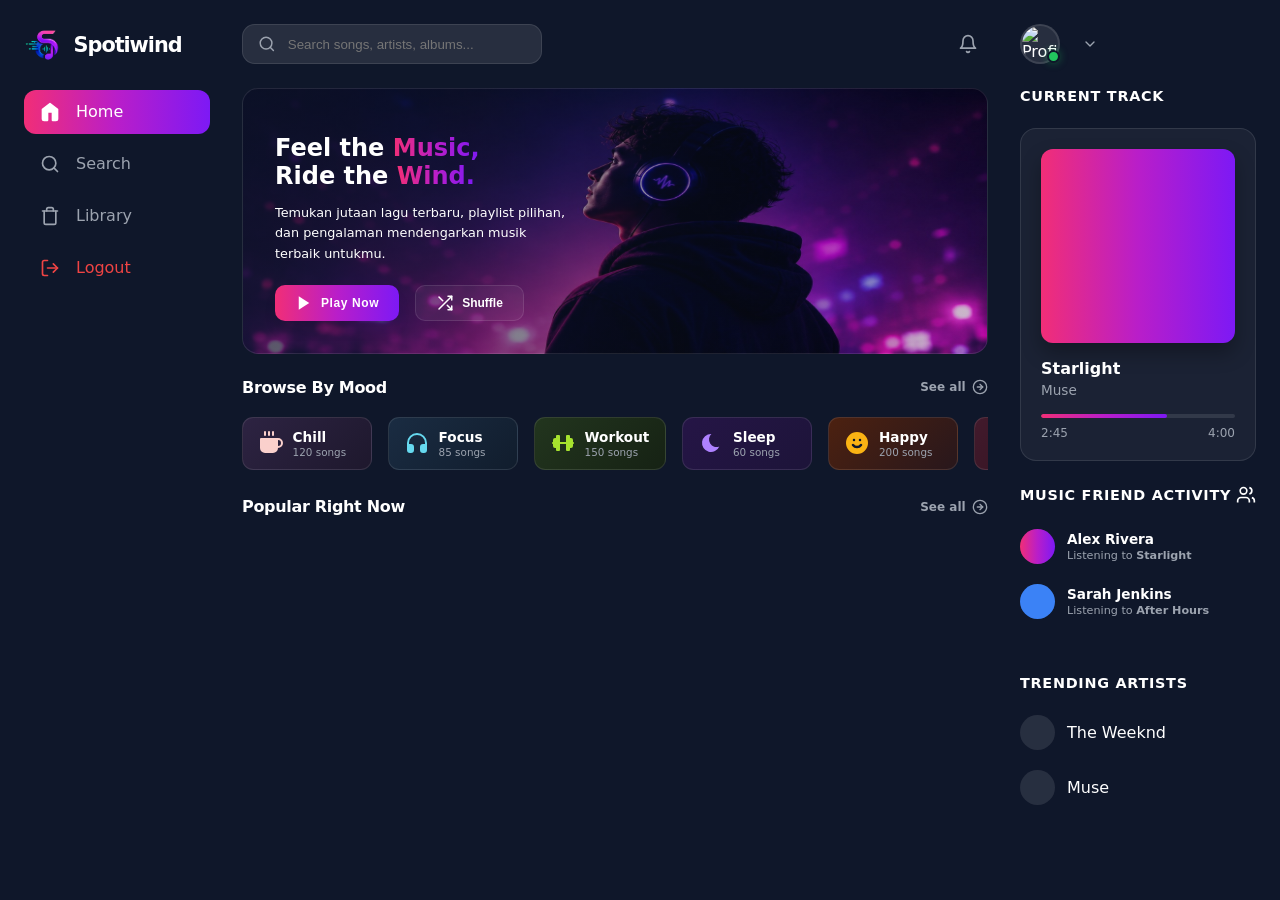
==== commit 98070f1a: "Add files via upload" ====
--- a/home.html
+++ b/home.html
@@ -5,12 +5,15 @@
     <meta charset="UTF-8">
     <meta name="viewport" content="width=device-width, initial-scale=1.0">
     <title>Spotiwind - Feel The Music, Ride The Wind</title>
-    <meta name="description" content="Jelajahi perpustakaan musik Anda di Spotiwind. Temukan lagu terbaru, lihat aktivitas teman, dan nikmati playlist yang dikurasi khusus untuk Anda.">
-    <meta name="keywords" content="Spotiwind dashboard, music library, trending artists, friend activity, playlist musik">
+    <meta name="description"
+        content="Jelajahi perpustakaan musik Anda di Spotiwind. Temukan lagu terbaru, lihat aktivitas teman, dan nikmati playlist yang dikurasi khusus untuk Anda.">
+    <meta name="keywords"
+        content="Spotiwind dashboard, music library, trending artists, friend activity, playlist musik">
     <link rel="icon" type="image/x-icon" href="Elemen/Logo/Spotiwind.ico">
     <!-- Open Graph Meta Tags for Social Media Sharing -->
     <meta property="og:title" content="Spotiwind - Feel The Music, Ride The Wind">
-    <meta property="og:description" content="Temukan jutaan lagu, playlist pilihan, dan pengalaman mendengarkan musik terbaik untukmu.">
+    <meta property="og:description"
+        content="Temukan jutaan lagu, playlist pilihan, dan pengalaman mendengarkan musik terbaik untukmu.">
     <meta property="og:image" content="https://winanda150.github.io/spotiwind-music/Elemen/Logo/Spotiwind.png">
     <meta property="og:url" content="https://winanda150.github.io/spotiwind-music/home.html">
     <meta property="og:type" content="website">
@@ -30,21 +33,23 @@
             </div>
             <nav class="nav-menu">
                 <a href="#" class="nav-item active">
-                    <svg viewBox="0 0 24 24" fill="none" stroke="currentColor" stroke-width="2">
-                        <path d="m3 9 9-7 9 7v11a2 2 0 0 1-2 2H5a2 2 0 0 1-2-2z" />
-                        <polyline points="9 22 9 12 15 12 15 22" />
+                    <svg viewBox="0 0 24 24" fill="none" stroke="currentColor" stroke-width="2" stroke-linecap="round"
+                        stroke-linejoin="round">
+                        <path d="M3 9l9-7 9 7v11a2 2 0 0 1-2 2h-4v-10H9v10H5a2 2 0 0 1-2-2V9Z" />
                     </svg>
                     Home
                 </a>
                 <a href="#" class="nav-item">
-                    <svg viewBox="0 0 24 24" fill="none" stroke="currentColor" stroke-width="2">
+                    <svg viewBox="0 0 24 24" fill="none" stroke="currentColor" stroke-width="2" stroke-linecap="round"
+                        stroke-linejoin="round">
                         <circle cx="11" cy="11" r="8" />
                         <path d="m21 21-4.3-4.3" />
                     </svg>
                     Search
                 </a>
                 <a href="#" class="nav-item">
-                    <svg viewBox="0 0 24 24" fill="none" stroke="currentColor" stroke-width="2">
+                    <svg viewBox="0 0 24 24" fill="none" stroke="currentColor" stroke-width="2" stroke-linecap="round"
+                        stroke-linejoin="round">
                         <path d="M3 6h18" />
                         <path d="M19 6v14c0 1-1 2-2 2H7c-1 0-2-1-2-2V6" />
                         <path d="M8 6V4c0-1 1-2 2-2h4c1 0 2 1 2 2v2" />
@@ -52,7 +57,8 @@
                     Library
                 </a>
                 <a href="#" class="nav-item" id="logoutBtn" style="margin-top: auto; color: #ef4444;">
-                    <svg viewBox="0 0 24 24" fill="none" stroke="currentColor" stroke-width="2">
+                    <svg viewBox="0 0 24 24" fill="none" stroke="currentColor" stroke-width="2" stroke-linecap="round"
+                        stroke-linejoin="round">
                         <path d="M9 21H5a2 2 0 0 1-2-2V5a2 2 0 0 1 2-2h4" />
                         <polyline points="16 17 21 12 16 7" />
                         <line x1="21" y1="12" x2="9" y2="12" />
@@ -66,14 +72,16 @@
         <main class="main-content">
             <header class="top-bar">
                 <div class="search-box">
-                    <svg class="search-icon" viewBox="0 0 24 24" fill="none" stroke="currentColor" stroke-width="2" stroke-linecap="round" stroke-linejoin="round">
+                    <svg class="search-icon" viewBox="0 0 24 24" fill="none" stroke="currentColor" stroke-width="2"
+                        stroke-linecap="round" stroke-linejoin="round">
                         <circle cx="11" cy="11" r="8"></circle>
                         <line x1="21" y1="21" x2="16.65" y2="16.65"></line>
                     </svg>
-                    <input type="text" placeholder="Search songs, artists, albums...">
+                    <input type="text" id="searchInput" placeholder="Search songs, artists, albums...">
                 </div>
                 <button class="notification-btn" title="Notifications">
-                    <svg viewBox="0 0 24 24" fill="none" stroke="currentColor" stroke-width="2" stroke-linecap="round" stroke-linejoin="round">
+                    <svg viewBox="0 0 24 24" fill="none" stroke="currentColor" stroke-width="2" stroke-linecap="round"
+                        stroke-linejoin="round">
                         <path d="M18 8A6 6 0 0 0 6 8c0 7-3 9-3 9h18s-3-2-3-9"></path>
                         <path d="M13.73 21a2 2 0 0 1-3.46 0"></path>
                     </svg>
@@ -83,7 +91,7 @@
             <section class="hero-section">
                 <div class="hero-card">
                     <span class="badge" id="greetingBadge"></span>
-                    <h1>Feel the <span class="theme-text">Music.</span> <br> Ride the <span
+                    <h1>Feel the <span class="theme-text">Music,</span> <br> Ride the <span
                             class="theme-text">Wind.</span></h1>
                     <p>Temukan jutaan lagu terbaru, playlist pilihan, dan pengalaman mendengarkan musik
                         terbaik untukmu.</p>
@@ -95,7 +103,8 @@
                             Play Now
                         </button>
                         <button class="btn-shuffle" aria-label="Shuffle music">
-                            <svg width="18" height="18" viewBox="0 0 24 24" fill="none" stroke="currentColor" stroke-width="2" stroke-linecap="round" stroke-linejoin="round">
+                            <svg width="18" height="18" viewBox="0 0 24 24" fill="none" stroke="currentColor"
+                                stroke-width="2" stroke-linecap="round" stroke-linejoin="round">
                                 <polyline points="16 3 21 3 21 8"></polyline>
                                 <line x1="4" y1="20" x2="21" y2="3"></line>
                                 <polyline points="21 16 21 21 16 21"></polyline>
@@ -108,38 +117,102 @@
                 </div>
             </section>
 
-            <section class="music-section">
-                <h2 class="section-title">Your Recently Played Music</h2>
-                <div class="music-grid">
-                    <!-- Contoh Card Lagu -->
-                    <div class="song-card">
-                        <div class="song-cover"></div>
-                        <div class="song-info">
-                            <span class="song-name">Starlight</span>
-                            <span class="artist-name">Muse</span>
-                        </div>
-                    </div>
-                    <div class="song-card">
-                        <div class="song-cover"></div>
-                        <div class="song-info">
-                            <span class="song-name">After Hours</span>
-                            <span class="artist-name">The Weeknd</span>
-                        </div>
-                    </div>
-                    <div class="song-card">
-                        <div class="song-cover"></div>
-                        <div class="song-info">
-                            <span class="song-name">Midnight City</span>
-                            <span class="artist-name">M83</span>
-                        </div>
-                    </div>
-                    <div class="song-card">
-                        <div class="song-cover"></div>
-                        <div class="song-info">
-                            <span class="song-name">Blinding Lights</span>
-                            <span class="artist-name">The Weeknd</span>
-                        </div>
-                    </div>
+            <section class="mood-section">
+                <div class="section-header">
+                    <h2 class="section-title">Browse By Mood</h2>
+                    <a href="#" class="see-all-link">
+                        See all
+                        <span class="see-all-icon">
+                            <svg viewBox="0 0 24 24" fill="none" stroke="currentColor" stroke-width="2" stroke-linecap="round" stroke-linejoin="round"><circle cx="12" cy="12" r="10"></circle><polyline points="12 16 16 12 12 8"></polyline><line x1="8" y1="12" x2="16" y2="12"></line></svg>
+                        </span>
+                    </a>
+                </div>
+                <div class="mood-grid">
+                    <div class="mood-card mood-card--chill">
+                        <div class="mood-icon mood-icon--chill">
+                            <svg viewBox="0 0 24 24" fill="none" stroke="currentColor" stroke-width="2" stroke-linecap="round" stroke-linejoin="round"><path d="M18 8h1a4 4 0 0 1 0 8h-1"></path><path d="M2 8h16v9a4 4 0 0 1-4 4H6a4 4 0 0 1-4-4V8z"></path><line x1="6" y1="1" x2="6" y2="4"></line><line x1="10" y1="1" x2="10" y2="4"></line><line x1="14" y1="1" x2="14" y2="4"></line></svg>
+                        </div>
+                        <div class="mood-info">
+                            <span class="mood-name">Chill</span>
+                            <span class="mood-count">120 songs</span>
+                        </div>
+                    </div>
+                    <div class="mood-card mood-card--focus">
+                        <div class="mood-icon mood-icon--focus">
+                            <svg viewBox="0 0 24 24" fill="none" stroke="currentColor" stroke-width="2" stroke-linecap="round" stroke-linejoin="round">
+                                <path d="M3 18v-6a9 9 0 0 1 18 0v6"></path>
+                                <path d="M21 19a2 2 0 0 1-2 2h-1a2 2 0 0 1-2-2v-3a2 2 0 0 1 2-2h3zM3 19a2 2 0 0 0 2 2h1a2 2 0 0 0 2-2v-3a2 2 0 0 0-2-2H3z"></path>
+                            </svg>
+                        </div>
+                        <div class="mood-info">
+                            <span class="mood-name">Focus</span>
+                            <span class="mood-count">85 songs</span>
+                        </div>
+                    </div>
+                    <div class="mood-card mood-card--workout">
+                        <div class="mood-icon mood-icon--workout">
+                            <svg viewBox="0 0 24 24" fill="none" stroke="currentColor" stroke-width="2" stroke-linecap="round" stroke-linejoin="round">
+                                <path d="M18 8h2a1 1 0 0 1 1 1v6a1 1 0 0 1-1 1h-2V8Z"></path>
+                                <path d="M4 8h2v8H4a1 1 0 0 1-1-1V9a1 1 0 0 1 1-1Z"></path>
+                                <path d="M6 5h2v14H6V5Z"></path>
+                                <path d="M16 5h2v14h-2V5Z"></path>
+                                <path d="M2 12h20"></path>
+                            </svg>
+                        </div>
+                        <div class="mood-info">
+                            <span class="mood-name">Workout</span>
+                            <span class="mood-count">150 songs</span>
+                        </div>
+                    </div>
+                    <div class="mood-card mood-card--sleep">
+                        <div class="mood-icon mood-icon--sleep">
+                            <svg viewBox="0 0 24 24" fill="none" stroke="currentColor" stroke-width="2" stroke-linecap="round" stroke-linejoin="round">
+                                <path d="M12 3c.132 0 .263 0 .393 0a7.5 7.5 0 0 0 7.92 12.446a9 9 0 1 1-8.313-12.454z"></path>
+                            </svg>
+                        </div>
+                        <div class="mood-info">
+                            <span class="mood-name">Sleep</span>
+                            <span class="mood-count">60 songs</span>
+                        </div>
+                    </div>
+                    <div class="mood-card mood-card--happy">
+                        <div class="mood-icon mood-icon--happy">
+                            <svg viewBox="0 0 24 24" fill="none" stroke="currentColor" stroke-width="2" stroke-linecap="round" stroke-linejoin="round">
+                                <circle cx="12" cy="12" r="10"></circle>
+                                <path d="M8 14s1.5 2 4 2 4-2 4-2"></path>
+                                <line x1="9" y1="9" x2="9.01" y2="9"></line>
+                                <line x1="15" y1="9" x2="15.01" y2="9"></line>
+                            </svg>
+                        </div>
+                        <div class="mood-info">
+                            <span class="mood-name">Happy</span>
+                            <span class="mood-count">200 songs</span>
+                        </div>
+                    </div>
+                    <div class="mood-card mood-card--romantic">
+                        <div class="mood-icon mood-icon--romantic">
+                            <svg viewBox="0 0 24 24" fill="none" stroke="currentColor" stroke-width="2" stroke-linecap="round" stroke-linejoin="round"><path d="M19 14c1.49-1.46 3-3.21 3-5.5A5.5 5.5 0 0 0 16.5 3c-1.76 0-3 .5-4.5 2-1.5-1.5-2.74-2-4.5-2A5.5 5.5 0 0 0 2 8.5c0 2.3 1.5 4.05 3 5.5l7 7Z"></path></svg>
+                        </div>
+                        <div class="mood-info">
+                            <span class="mood-name">Romantic</span>
+                            <span class="mood-count">95 songs</span>
+                        </div>
+                    </div>
+                </div>
+            </section>
+
+            <section class="popular-section">
+                <div class="section-header">
+                    <h2 class="section-title">Popular Right Now</h2>
+                    <a href="#" class="see-all-link">
+                        See all
+                        <span class="see-all-icon">
+                            <svg viewBox="0 0 24 24" fill="none" stroke="currentColor" stroke-width="2" stroke-linecap="round" stroke-linejoin="round"><circle cx="12" cy="12" r="10"></circle><polyline points="12 16 16 12 12 8"></polyline><line x1="8" y1="12" x2="16" y2="12"></line></svg>
+                        </span>
+                    </a>
+                </div>
+                <div class="song-grid">
+                    <!-- Diisi secara otomatis oleh JavaScript -->
                 </div>
             </section>
         </main>
@@ -154,7 +227,8 @@
                 <div class="user-info">
                     <div class="username-wrapper">
                         <span id="userName" class="user-name"></span>
-                        <svg class="dropdown-icon" viewBox="0 0 24 24" fill="none" stroke="currentColor" stroke-width="2" stroke-linecap="round" stroke-linejoin="round">
+                        <svg class="dropdown-icon" viewBox="0 0 24 24" fill="none" stroke="currentColor"
+                            stroke-width="2" stroke-linecap="round" stroke-linejoin="round">
                             <polyline points="6 9 12 15 18 9"></polyline>
                         </svg>
                     </div>
--- a/styles.css
+++ b/styles.css
@@ -573,6 +573,11 @@
     color: white;
 }
 
+.nav-item:hover svg,
+.nav-item.active svg {
+    fill: currentColor;
+}
+
 .main-content {
     flex: 1;
     padding-top: 1.5rem;
@@ -686,30 +691,6 @@
     max-width: 300px;
     font-size: 0.8rem;
     line-height: 1.6;
-}
-
-.music-grid {
-    display: grid;
-    grid-template-columns: repeat(auto-fill, minmax(180px, 1fr));
-    gap: 1.5rem;
-}
-
-.song-card {
-    background: var(--glass-bg);
-    border: 1px solid var(--glass-border);
-    border-radius: 1rem;
-    padding: 1rem;
-    transition: transform 0.3s ease;
-    cursor: pointer;
-}
-
-.song-card:hover { transform: translateY(-8px); background: rgba(255,255,255,0.08); }
-
-.song-cover {
-    aspect-ratio: 1;
-    background: var(--primary-gradient);
-    border-radius: 0.75rem;
-    margin-bottom: 1rem;
 }
 
 /* Right Sidebar Styling */
@@ -949,4 +930,322 @@
 .online-status.offline {
     background-color: #9ca3af; /* Abu-abu (text-muted) */
     box-shadow: none;
+}
+
+/* Mood Section Styles */
+.mood-section {
+    margin-top: -1rem;
+    margin-bottom: 3rem;
+}
+
+.section-header {
+    display: flex;
+    justify-content: space-between;
+    align-items: center;
+    margin-bottom: 1.25rem;
+}
+
+.section-title {
+    font-size: 1rem;
+    font-weight: 700;
+    margin-bottom: 0;
+    letter-spacing: -0.02em;
+}
+
+.see-all-link {
+    display: flex; /* Menggunakan flexbox untuk mensejajarkan teks dan ikon */
+    align-items: center; /* Pusatkan secara vertikal */
+    gap: 0.4rem; /* Jarak antara teks dan ikon */
+    font-size: 0.75rem;
+    color: var(--text-muted);
+    text-decoration: none;
+    font-weight: 600;
+    transition: color 0.2s;
+}
+
+.see-all-icon {
+    display: flex;
+    align-items: center;
+    justify-content: center;
+    width: 16px; /* Ukuran ikon */
+    height: 16px;
+    color: var(--text-muted); /* Warna ikon default */
+    transition: color 0.2s;
+}
+
+.see-all-link:hover {
+    color: var(--text-main);
+}
+
+.see-all-link:hover .see-all-icon {
+    color: var(--text-main); /* Ikon juga berubah warna saat hover */
+}
+
+.mood-grid {
+    display: flex;
+    gap: 1rem;
+    overflow-x: auto;
+    padding-bottom: 0.5rem;
+    scrollbar-width: none; /* Sembunyikan scrollbar di Firefox */
+}
+
+.mood-grid::-webkit-scrollbar {
+    display: none; /* Sembunyikan scrollbar di Chrome/Safari */
+}
+
+.mood-card {
+    background: var(--glass-bg);
+    border: 1px solid var(--glass-border);
+    border-radius: 0.7rem;
+    padding: 0.7rem 1rem;
+    display: flex;
+    align-items: center;
+    gap: 0.6rem;
+    cursor: pointer;
+    transition: all 0.2s ease;
+    flex: 0 0 auto;
+    min-width: 130px;
+}
+
+.mood-card:hover {
+    background: rgba(255, 255, 255, 0.1);
+    border-color: var(--accent-color);
+    box-shadow: 0 10px 20px -5px rgba(0, 0, 0, 0.3);
+}
+
+/* Mood Card Specific Background Gradients */
+.mood-card--sleep { background: linear-gradient(135deg, #251546 0%, #1D1439 100%); }
+.mood-card--happy { background: linear-gradient(135deg, #4C2110 0%, #28171C 100%); }
+.mood-card--chill { background: linear-gradient(135deg, #2D2342 0%, #1E182D 100%); }
+.mood-card--focus { background: linear-gradient(135deg, #1A2C42 0%, #111D2D 100%); }
+.mood-card--workout { background: linear-gradient(135deg, #22351E 0%, #162214 100%); }
+.mood-card--romantic { background: linear-gradient(135deg, #421A2C 0%, #2D111D 100%); }
+
+.mood-icon {
+    width: 24px;
+    height: 24px;
+    background: none;
+    display: flex;
+    align-items: center;
+    justify-content: center;
+    color: var(--text-main);
+    flex-shrink: 0;
+}
+
+.mood-icon svg {
+    fill: currentColor;
+}
+
+/* Chill: Menghilangkan fill pada pegangan kopi agar terlihat lubangnya */
+.mood-icon--chill svg path:first-child {
+    fill: none;
+}
+
+/* Happy: Membuat wajah terisi warna tapi detail (mata/mulut) tetap tajam & lebar */
+.mood-icon--happy svg circle {
+    fill: currentColor;
+}
+
+.mood-icon--happy svg path,
+.mood-icon--happy svg line {
+    fill: none;
+    stroke: #0f172a; /* Warna gelap background agar terlihat seperti lubang */
+    stroke-width: 2.5; /* Membuat senyuman lebih lebar/tebal */
+    stroke-linecap: round;
+}
+
+/* Focus: Menghilangkan fill pada headband earphone agar hanya earcup yang terisi */
+.mood-icon--focus svg path:first-child {
+    fill: none;
+}
+
+/* Workout: Menghilangkan fill pada batang besi barbel */
+.mood-icon--workout svg path:last-child {
+    fill: none;
+}
+
+/* Sleep: Menghilangkan stroke agar bentuk bulan sabit tetap tipis dan elegan */
+.mood-icon--sleep svg {
+    stroke: none;
+}
+
+.mood-info {
+    display: flex;
+    flex-direction: column;
+}
+
+.mood-name {
+    font-size: 0.85rem;
+    font-weight: 700;
+    margin-bottom: 0.05rem;
+}
+
+.mood-count {
+    font-size: 0.65rem;
+    color: var(--text-muted);
+}
+
+/* Specific Mood Icon Colors */
+.mood-icon--chill { color: #FAD0CC; }
+.mood-icon--focus { color: #66D9EF; } /* Biru muda/Cyan */
+.mood-icon--workout { color: #A6E22E; } /* Hijau terang */
+.mood-icon--sleep { color: #AE81FF; } /* Ungu muda */
+.mood-icon--happy { color: #FAB314; }
+.mood-icon--romantic { color: #FB5D95; }
+
+/* Popular Section Styles */
+.popular-section {
+    margin-top: -1.8rem;
+    margin-bottom: 3rem;
+}
+
+.song-grid {
+    display: grid;
+    grid-template-columns: repeat(auto-fill, minmax(180px, 1fr));
+    gap: 1.5rem;
+    margin-top: 1rem;
+}
+
+.song-card {
+    background: var(--glass-bg);
+    border: 1px solid var(--glass-border);
+    border-radius: 1.25rem;
+    transition: all 0.3s ease;
+    cursor: pointer;
+    overflow: hidden;
+}
+
+.song-card:hover {
+    background: rgba(255, 255, 255, 0.1);
+    border-color: var(--accent-color);
+}
+
+.song-cover {
+    width: 100%;
+    aspect-ratio: 3 / 2; /* Sedikit lebih tinggi untuk proporsi yang lebih seimbang */
+    margin-bottom: 0.75rem; /* Sedikit mengurangi jarak bawah agar proporsional */
+    overflow: hidden;
+    position: relative;
+}
+
+.play-overlay {
+    position: absolute;
+    bottom: 8px;
+    right: 8px;
+    width: 36px;
+    height: 36px;
+    background-color: #ffffff;
+    border-radius: 50%;
+    display: flex;
+    align-items: center;
+    justify-content: center;
+    color: #000000;
+    box-shadow: 0 8px 16px rgba(0, 0, 0, 0.4);
+    transition: all 0.3s ease;
+    border: none;
+    cursor: pointer;
+    z-index: 2;
+}
+
+.song-image-placeholder {
+    width: 100%;
+    height: 100%;
+    background: linear-gradient(45deg, #1e293b, #334155);
+    display: flex;
+    align-items: center;
+    justify-content: center;
+}
+
+.song-info {
+    margin-bottom: 0.75rem;
+    padding: 0 1rem;
+}
+
+.song-name {
+    font-size: 0.8rem;
+    font-weight: 700;
+    color: var(--text-main);
+    margin-bottom: 0.25rem;
+    white-space: nowrap;
+    overflow: hidden;
+    text-overflow: ellipsis;
+}
+
+.song-artist {
+    font-size: 0.8rem;
+    color: var(--text-muted);
+    white-space: nowrap;
+    overflow: hidden;
+    text-overflow: ellipsis;
+}
+
+.song-footer {
+    display: flex;
+    justify-content: space-between;
+    align-items: center;
+    padding: 0 1rem 1rem 1rem;
+}
+
+.song-stats {
+    display: flex;
+    align-items: center;
+    gap: 0.5rem;
+    font-size: 0.75rem;
+    color: var(--text-muted);
+    font-weight: 600;
+}
+
+.play-mini-btn {
+    background: none; /* Menghilangkan latar belakang lingkaran */
+    border: none;
+    border-radius: 0; /* Menghilangkan border-radius */
+    display: flex;
+    align-items: center;
+    justify-content: center;
+    color: #22c55e; /* Mengubah warna ikon play menjadi hijau */
+    cursor: pointer;
+    transition: transform 0.2s;
+}
+
+.more-btn {
+    background: none;
+    border: none;
+    color: var(--text-muted);
+    cursor: pointer;
+    display: flex;
+    align-items: center;
+    transition: color 0.2s;
+}
+
+.more-btn:hover {
+    color: var(--text-main);
+}
+
+/* Loading Indicator Styles */
+.loader-container {
+    grid-column: 1 / -1;
+    display: flex;
+    flex-direction: column;
+    align-items: center;
+    justify-content: center;
+    padding: 3rem;
+    gap: 1rem;
+    color: var(--text-muted);
+    min-height: 200px;
+}
+
+.loader {
+    width: 40px;
+    height: 40px;
+    border: 4px solid var(--glass-border);
+    border-bottom-color: var(--accent-color);
+    border-radius: 50%;
+    display: inline-block;
+    box-sizing: border-box;
+    animation: rotation 1s linear infinite;
+}
+
+@keyframes rotation {
+    0% { transform: rotate(0deg); }
+    100% { transform: rotate(360deg); }
 }
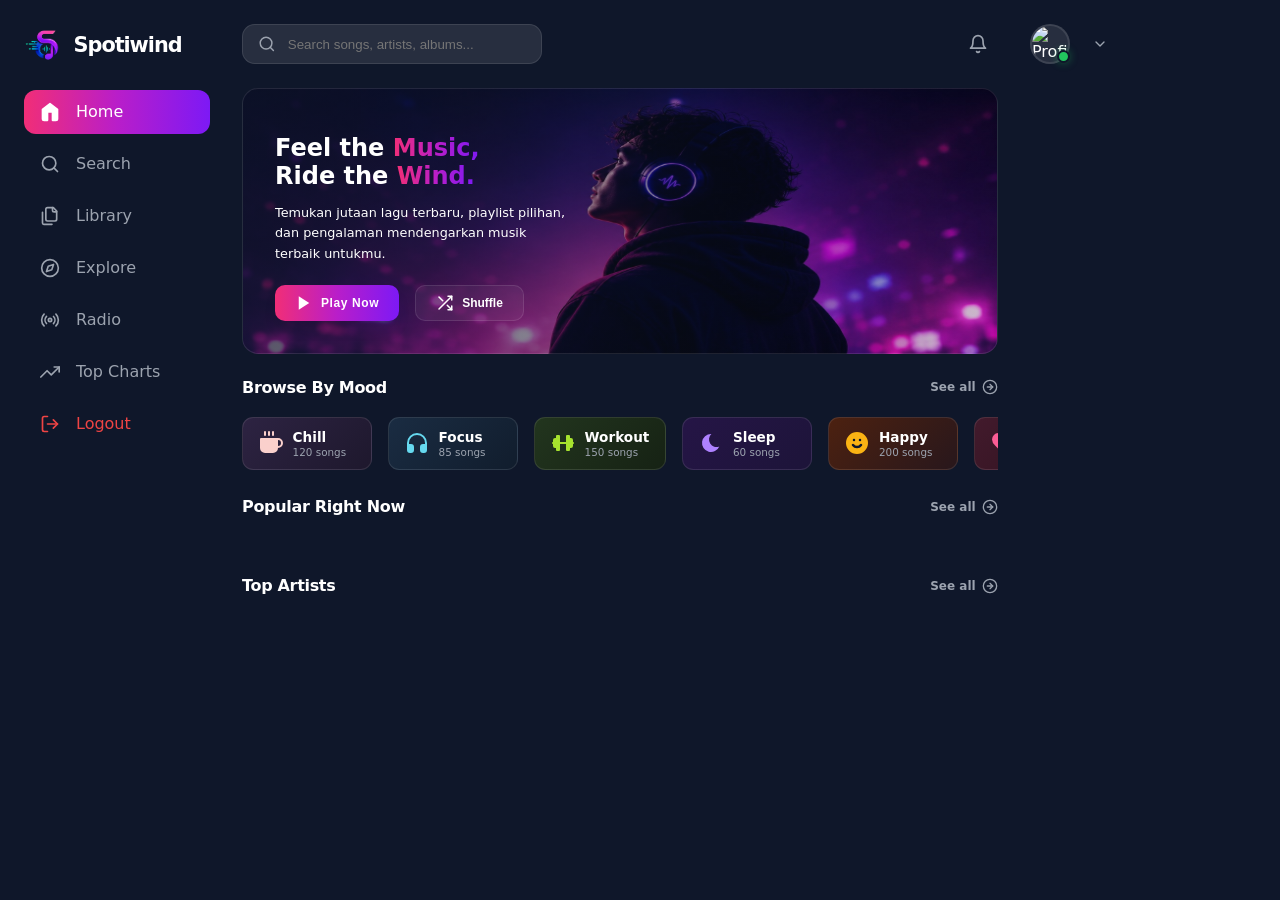
==== commit 608e64c2: "Add files via upload" ====
--- a/home.html
+++ b/home.html
@@ -50,11 +50,38 @@
                 <a href="#" class="nav-item">
                     <svg viewBox="0 0 24 24" fill="none" stroke="currentColor" stroke-width="2" stroke-linecap="round"
                         stroke-linejoin="round">
-                        <path d="M3 6h18" />
-                        <path d="M19 6v14c0 1-1 2-2 2H7c-1 0-2-1-2-2V6" />
-                        <path d="M8 6V4c0-1 1-2 2-2h4c1 0 2 1 2 2v2" />
+                        <path d="M20 7h-3a2 2 0 0 1-2-2V2" />
+                        <path d="M9 18a2 2 0 0 1-2-2V4a2 2 0 0 1 2-2h7l4 4v10a2 2 0 0 1-2 2Z" />
+                        <path d="M3 7.6v12.8A1.6 1.6 0 0 0 4.6 22h9.8" />
                     </svg>
                     Library
+                </a>
+                <a href="#" class="nav-item">
+                    <svg viewBox="0 0 24 24" fill="none" stroke="currentColor" stroke-width="2" stroke-linecap="round"
+                        stroke-linejoin="round">
+                        <circle cx="12" cy="12" r="10" />
+                        <polygon points="16.24 7.76 14.12 14.12 7.76 16.24 9.88 9.88 16.24 7.76" />
+                    </svg>
+                    Explore
+                </a>
+                <a href="#" class="nav-item">
+                    <svg viewBox="0 0 24 24" fill="none" stroke="currentColor" stroke-width="2" stroke-linecap="round"
+                        stroke-linejoin="round">
+                        <path d="M4.9 19.1C1 15.2 1 8.8 4.9 4.9" />
+                        <path d="M7.8 16.2c-2.3-2.3-2.3-6.1 0-8.5" />
+                        <circle cx="12" cy="12" r="2" />
+                        <path d="M16.2 7.8c2.3 2.3 2.3 6.1 0 8.5" />
+                        <path d="M19.1 4.9C23 8.8 23 15.2 19.1 19.1" />
+                    </svg>
+                    Radio
+                </a>
+                <a href="#" class="nav-item">
+                    <svg viewBox="0 0 24 24" fill="none" stroke="currentColor" stroke-width="2" stroke-linecap="round"
+                        stroke-linejoin="round">
+                        <polyline points="23 6 13.5 15.5 8.5 10.5 1 18" />
+                        <polyline points="17 6 23 6 23 12" />
+                    </svg>
+                    Top Charts
                 </a>
                 <a href="#" class="nav-item" id="logoutBtn" style="margin-top: auto; color: #ef4444;">
                     <svg viewBox="0 0 24 24" fill="none" stroke="currentColor" stroke-width="2" stroke-linecap="round"
@@ -123,14 +150,26 @@
                     <a href="#" class="see-all-link">
                         See all
                         <span class="see-all-icon">
-                            <svg viewBox="0 0 24 24" fill="none" stroke="currentColor" stroke-width="2" stroke-linecap="round" stroke-linejoin="round"><circle cx="12" cy="12" r="10"></circle><polyline points="12 16 16 12 12 8"></polyline><line x1="8" y1="12" x2="16" y2="12"></line></svg>
+                            <svg viewBox="0 0 24 24" fill="none" stroke="currentColor" stroke-width="2"
+                                stroke-linecap="round" stroke-linejoin="round">
+                                <circle cx="12" cy="12" r="10"></circle>
+                                <polyline points="12 16 16 12 12 8"></polyline>
+                                <line x1="8" y1="12" x2="16" y2="12"></line>
+                            </svg>
                         </span>
                     </a>
                 </div>
                 <div class="mood-grid">
                     <div class="mood-card mood-card--chill">
                         <div class="mood-icon mood-icon--chill">
-                            <svg viewBox="0 0 24 24" fill="none" stroke="currentColor" stroke-width="2" stroke-linecap="round" stroke-linejoin="round"><path d="M18 8h1a4 4 0 0 1 0 8h-1"></path><path d="M2 8h16v9a4 4 0 0 1-4 4H6a4 4 0 0 1-4-4V8z"></path><line x1="6" y1="1" x2="6" y2="4"></line><line x1="10" y1="1" x2="10" y2="4"></line><line x1="14" y1="1" x2="14" y2="4"></line></svg>
+                            <svg viewBox="0 0 24 24" fill="none" stroke="currentColor" stroke-width="2"
+                                stroke-linecap="round" stroke-linejoin="round">
+                                <path d="M18 8h1a4 4 0 0 1 0 8h-1"></path>
+                                <path d="M2 8h16v9a4 4 0 0 1-4 4H6a4 4 0 0 1-4-4V8z"></path>
+                                <line x1="6" y1="1" x2="6" y2="4"></line>
+                                <line x1="10" y1="1" x2="10" y2="4"></line>
+                                <line x1="14" y1="1" x2="14" y2="4"></line>
+                            </svg>
                         </div>
                         <div class="mood-info">
                             <span class="mood-name">Chill</span>
@@ -139,9 +178,12 @@
                     </div>
                     <div class="mood-card mood-card--focus">
                         <div class="mood-icon mood-icon--focus">
-                            <svg viewBox="0 0 24 24" fill="none" stroke="currentColor" stroke-width="2" stroke-linecap="round" stroke-linejoin="round">
+                            <svg viewBox="0 0 24 24" fill="none" stroke="currentColor" stroke-width="2"
+                                stroke-linecap="round" stroke-linejoin="round">
                                 <path d="M3 18v-6a9 9 0 0 1 18 0v6"></path>
-                                <path d="M21 19a2 2 0 0 1-2 2h-1a2 2 0 0 1-2-2v-3a2 2 0 0 1 2-2h3zM3 19a2 2 0 0 0 2 2h1a2 2 0 0 0 2-2v-3a2 2 0 0 0-2-2H3z"></path>
+                                <path
+                                    d="M21 19a2 2 0 0 1-2 2h-1a2 2 0 0 1-2-2v-3a2 2 0 0 1 2-2h3zM3 19a2 2 0 0 0 2 2h1a2 2 0 0 0 2-2v-3a2 2 0 0 0-2-2H3z">
+                                </path>
                             </svg>
                         </div>
                         <div class="mood-info">
@@ -151,7 +193,8 @@
                     </div>
                     <div class="mood-card mood-card--workout">
                         <div class="mood-icon mood-icon--workout">
-                            <svg viewBox="0 0 24 24" fill="none" stroke="currentColor" stroke-width="2" stroke-linecap="round" stroke-linejoin="round">
+                            <svg viewBox="0 0 24 24" fill="none" stroke="currentColor" stroke-width="2"
+                                stroke-linecap="round" stroke-linejoin="round">
                                 <path d="M18 8h2a1 1 0 0 1 1 1v6a1 1 0 0 1-1 1h-2V8Z"></path>
                                 <path d="M4 8h2v8H4a1 1 0 0 1-1-1V9a1 1 0 0 1 1-1Z"></path>
                                 <path d="M6 5h2v14H6V5Z"></path>
@@ -166,8 +209,10 @@
                     </div>
                     <div class="mood-card mood-card--sleep">
                         <div class="mood-icon mood-icon--sleep">
-                            <svg viewBox="0 0 24 24" fill="none" stroke="currentColor" stroke-width="2" stroke-linecap="round" stroke-linejoin="round">
-                                <path d="M12 3c.132 0 .263 0 .393 0a7.5 7.5 0 0 0 7.92 12.446a9 9 0 1 1-8.313-12.454z"></path>
+                            <svg viewBox="0 0 24 24" fill="none" stroke="currentColor" stroke-width="2"
+                                stroke-linecap="round" stroke-linejoin="round">
+                                <path d="M12 3c.132 0 .263 0 .393 0a7.5 7.5 0 0 0 7.92 12.446a9 9 0 1 1-8.313-12.454z">
+                                </path>
                             </svg>
                         </div>
                         <div class="mood-info">
@@ -177,7 +222,8 @@
                     </div>
                     <div class="mood-card mood-card--happy">
                         <div class="mood-icon mood-icon--happy">
-                            <svg viewBox="0 0 24 24" fill="none" stroke="currentColor" stroke-width="2" stroke-linecap="round" stroke-linejoin="round">
+                            <svg viewBox="0 0 24 24" fill="none" stroke="currentColor" stroke-width="2"
+                                stroke-linecap="round" stroke-linejoin="round">
                                 <circle cx="12" cy="12" r="10"></circle>
                                 <path d="M8 14s1.5 2 4 2 4-2 4-2"></path>
                                 <line x1="9" y1="9" x2="9.01" y2="9"></line>
@@ -191,7 +237,12 @@
                     </div>
                     <div class="mood-card mood-card--romantic">
                         <div class="mood-icon mood-icon--romantic">
-                            <svg viewBox="0 0 24 24" fill="none" stroke="currentColor" stroke-width="2" stroke-linecap="round" stroke-linejoin="round"><path d="M19 14c1.49-1.46 3-3.21 3-5.5A5.5 5.5 0 0 0 16.5 3c-1.76 0-3 .5-4.5 2-1.5-1.5-2.74-2-4.5-2A5.5 5.5 0 0 0 2 8.5c0 2.3 1.5 4.05 3 5.5l7 7Z"></path></svg>
+                            <svg viewBox="0 0 24 24" fill="none" stroke="currentColor" stroke-width="2"
+                                stroke-linecap="round" stroke-linejoin="round">
+                                <path
+                                    d="M19 14c1.49-1.46 3-3.21 3-5.5A5.5 5.5 0 0 0 16.5 3c-1.76 0-3 .5-4.5 2-1.5-1.5-2.74-2-4.5-2A5.5 5.5 0 0 0 2 8.5c0 2.3 1.5 4.05 3 5.5l7 7Z">
+                                </path>
+                            </svg>
                         </div>
                         <div class="mood-info">
                             <span class="mood-name">Romantic</span>
@@ -207,11 +258,36 @@
                     <a href="#" class="see-all-link">
                         See all
                         <span class="see-all-icon">
-                            <svg viewBox="0 0 24 24" fill="none" stroke="currentColor" stroke-width="2" stroke-linecap="round" stroke-linejoin="round"><circle cx="12" cy="12" r="10"></circle><polyline points="12 16 16 12 12 8"></polyline><line x1="8" y1="12" x2="16" y2="12"></line></svg>
+                            <svg viewBox="0 0 24 24" fill="none" stroke="currentColor" stroke-width="2"
+                                stroke-linecap="round" stroke-linejoin="round">
+                                <circle cx="12" cy="12" r="10"></circle>
+                                <polyline points="12 16 16 12 12 8"></polyline>
+                                <line x1="8" y1="12" x2="16" y2="12"></line>
+                            </svg>
                         </span>
                     </a>
                 </div>
                 <div class="song-grid">
+                    <!-- Diisi secara otomatis oleh JavaScript -->
+                </div>
+            </section>
+
+            <section class="top-artists-section">
+                <div class="section-header">
+                    <h2 class="section-title">Top Artists</h2>
+                    <a href="#" class="see-all-link">
+                        See all
+                        <span class="see-all-icon">
+                            <svg viewBox="0 0 24 24" fill="none" stroke="currentColor" stroke-width="2"
+                                stroke-linecap="round" stroke-linejoin="round">
+                                <circle cx="12" cy="12" r="10"></circle>
+                                <polyline points="12 16 16 12 12 8"></polyline>
+                                <line x1="8" y1="12" x2="16" y2="12"></line>
+                            </svg>
+                        </span>
+                    </a>
+                </div>
+                <div class="artists-grid">
                     <!-- Diisi secara otomatis oleh JavaScript -->
                 </div>
             </section>
@@ -237,63 +313,65 @@
             </div>
 
             <!-- Now Playing Section -->
-            <div class="sidebar-header">
-                <h3>Current Track</h3>
-            </div>
             <div class="now-playing-card">
-                <div class="now-playing-cover"></div>
-                <div class="now-playing-details">
-                    <span class="now-playing-title">Starlight</span>
-                    <span class="now-playing-artist">Muse</span>
-                </div>
+                <h3 class="now-playing-header">Now Playing</h3>
+
+                <div class="now-playing-main">
+                    <div class="now-playing-cover"></div>
+                    <div class="now-playing-info">
+                        <div class="now-playing-details">
+                            <h4 class="now-playing-title">Select a song</h4>
+                            <p class="now-playing-artist">Artist Name</p>
+                        </div>
+                        <button class="love-btn" aria-label="Add to Liked Songs">
+                            <svg viewBox="0 0 24 24" width="20" height="20" fill="currentColor">
+                                <path
+                                    d="M12 21.35l-1.45-1.32C5.4 15.36 2 12.28 2 8.5 2 5.42 4.42 3 7.5 3c1.74 0 3.41.81 4.5 2.09C13.09 3.81 14.76 3 16.5 3 19.58 3 22 5.42 22 8.5c0 3.78-3.4 6.86-8.55 11.54L12 21.35z" />
+                            </svg>
+                        </button>
+                    </div>
+                </div>
+
                 <div class="now-playing-progress">
                     <div class="progress-track">
-                        <div class="progress-thumb" style="width: 65%;"></div>
+                        <div class="progress-thumb" style="width: 0%"></div>
                     </div>
                     <div class="time-info">
-                        <span>2:45</span>
-                        <span>4:00</span>
-                    </div>
-                </div>
-            </div>
-
-            <div class="sidebar-header">
-                <h3>Music Friend Activity</h3>
-                <svg viewBox="0 0 24 24" fill="none" stroke="currentColor" stroke-width="2" width="20">
-                    <path d="M16 21v-2a4 4 0 0 0-4-4H6a4 4 0 0 0-4 4v2" />
-                    <circle cx="9" cy="7" r="4" />
-                    <path d="M22 21v-2a4 4 0 0 0-3-3.87" />
-                    <path d="M16 3.13a4 4 0 0 1 0 7.75" />
-                </svg>
-            </div>
-            <div class="friend-list">
-                <div class="friend-item">
-                    <div class="friend-avatar" style="background: var(--primary-gradient);"></div>
-                    <div class="friend-info">
-                        <span class="friend-name">Alex Rivera</span>
-                        <span class="friend-status">Listening to <b>Starlight</b></span>
-                    </div>
-                </div>
-                <div class="friend-item">
-                    <div class="friend-avatar" style="background: #3b82f6;"></div>
-                    <div class="friend-info">
-                        <span class="friend-name">Sarah Jenkins</span>
-                        <span class="friend-status">Listening to <b>After Hours</b></span>
-                    </div>
-                </div>
-            </div>
-
-            <div class="sidebar-header" style="margin-top: 2rem;">
-                <h3>Trending Artists</h3>
-            </div>
-            <div class="trending-list">
-                <div class="artist-item">
-                    <div class="artist-circle"></div>
-                    <span>The Weeknd</span>
-                </div>
-                <div class="artist-item">
-                    <div class="artist-circle"></div>
-                    <span>Muse</span>
+                        <span>0:00</span>
+                        <span>0:00</span>
+                    </div>
+                </div>
+
+                <div class="now-playing-controls">
+                    <button class="control-btn" title="Repeat">
+                        <svg viewBox="0 0 24 24" width="18" height="18" fill="none" stroke="currentColor"
+                            stroke-width="2">
+                            <path d="M17 1l4 4-4 4M3 11V9a4 4 0 014-4h14M7 23l-4-4 4-4M21 13v2a4 4 0 01-4 4H3" />
+                        </svg>
+                    </button>
+                    <button class="control-btn" title="Previous">
+                        <svg viewBox="0 0 24 24" width="20" height="20" fill="currentColor">
+                            <polygon points="19 20 9 12 19 4 19 20" />
+                            <rect x="5" y="4" width="2" height="16" />
+                        </svg>
+                    </button>
+                    <button class="control-btn play-pause-btn" title="Play/Pause">
+                        <svg viewBox="0 0 24 24" width="20" height="20" fill="currentColor">
+                            <polygon points="5 3 19 12 5 21 5 3" />
+                        </svg>
+                    </button>
+                    <button class="control-btn" title="Next">
+                        <svg viewBox="0 0 24 24" width="20" height="20" fill="currentColor">
+                            <polygon points="5 4 15 12 5 20 5 4" />
+                            <rect x="17" y="4" width="2" height="16" />
+                        </svg>
+                    </button>
+                    <button class="control-btn" title="Shuffle">
+                        <svg viewBox="0 0 24 24" width="18" height="18" fill="none" stroke="currentColor"
+                            stroke-width="2">
+                            <path d="M16 3h5v5M4 20L21 3M21 16v5h-5M15 15l6 6M4 4l5 5" />
+                        </svg>
+                    </button>
                 </div>
             </div>
         </aside>
--- a/styles.css
+++ b/styles.css
@@ -580,7 +580,7 @@
 
 .main-content {
     flex: 1;
-    padding-top: 1.5rem;
+    padding-top: 0;
     padding-left: 2rem;
     padding-right: 2rem;
     overflow-y: auto;
@@ -598,7 +598,12 @@
     display: flex;
     justify-content: space-between;
     align-items: center;
-    margin-bottom: 1.5rem;
+    position: sticky;
+    top: 0;
+    background-color: #0f172a; /* Menyamakan dengan background utama */
+    z-index: 100;
+    padding: 1.5rem 0 1rem 0; /* Menambahkan padding atas di sini */
+    margin-bottom: 0.5rem;
 }
 
 .search-box {
@@ -695,11 +700,11 @@
 
 /* Right Sidebar Styling */
 .right-sidebar {
-    width: 260px;
-    display: flex;
-    padding: 1.5rem 1.5rem 1.5rem 0rem;
-    flex-direction: column;
-    gap: 1.5rem;
+    width: 250px;
+    display: flex;
+    padding: 0 1.5rem 1.5rem 0rem; /* Top padding diubah ke 0 */
+    flex-direction: column;
+    gap: 0.5rem;
     overflow-y: auto;
     border-left: none;
     scrollbar-width: none;
@@ -763,43 +768,155 @@
 
 /* Now Playing Card Styling */
 .now-playing-card {
-    background: rgba(255, 255, 255, 0.05);
-    border: 1px solid var(--glass-border);
+    background: #181924;
     border-radius: 1rem;
     padding: 1.25rem;
-    display: flex;
-    flex-direction: column;
-    gap: 1rem;
+    display: none;
+    flex-direction: column;
+    gap: 1.25rem;
+    border: 1px solid var(--glass-border);
+    transition: border-color 0.3s ease, box-shadow 0.3s ease;
+}
+
+.now-playing-card.active {
+    display: flex;
+}
+
+.now-playing-card.is-playing {
+    border-color: var(--accent-color);
+    box-shadow: 0 0 20px rgba(185, 30, 201, 0.2);
+}
+
+.now-playing-header {
+    display: flex;
+    justify-content: space-between;
+    align-items: center;
+    font-size: 0.7rem;
+    font-weight: 700;
+    letter-spacing: 0.05em;
+    color: var(--text-main);
+    margin: 0;
+}
+
+.now-playing-main {
+    display: flex;
+    align-items: center;
+    gap: 0.75rem;
 }
 
 .now-playing-cover {
-    aspect-ratio: 1;
-    width: 100%;
+    width: 40px;
+    height: 40px;
     background: var(--primary-gradient);
-    border-radius: 0.75rem;
-    box-shadow: 0 10px 20px rgba(0, 0, 0, 0.3);
+    border-radius: 0.5rem;
+    box-shadow: 0 4px 12px rgba(0, 0, 0, 0.3);
+    flex-shrink: 0;
+}
+
+.now-playing-info {
+    flex: 1;
+    display: flex;
+    align-items: center;
+    justify-content: space-between;
+    min-width: 0;
 }
 
 .now-playing-details {
     display: flex;
     flex-direction: column;
-    gap: 0.25rem;
+    min-width: 0;
 }
 
 .now-playing-title {
     font-weight: 700;
-    font-size: 1rem;
+    font-size: 0.85rem;
+    white-space: nowrap;
+    overflow: hidden;
+    text-overflow: ellipsis;
 }
 
 .now-playing-artist {
-    font-size: 0.85rem;
-    color: var(--text-muted);
+    font-size: 0.75rem;
+    color: var(--text-muted);
+    white-space: nowrap;
+    overflow: hidden;
+    text-overflow: ellipsis;
+}
+
+.love-btn {
+    background: none;
+    border: none;
+    color: #22c55e;
+    cursor: pointer;
+    padding: 4px;
+    display: flex;
+    align-items: center;
+    justify-content: center;
+    transition: transform 0.2s;
+}
+
+.love-btn:hover {
+    transform: scale(1.1);
 }
 
 .now-playing-progress {
     display: flex;
     flex-direction: column;
     gap: 0.5rem;
+    user-select: none;
+}
+
+.now-playing-controls {
+    display: flex;
+    align-items: center;
+    justify-content: space-between;
+    padding: 0 0.5rem;
+}
+
+.control-btn {
+    background: none;
+    border: none;
+    color: var(--text-main);
+    cursor: pointer;
+    display: flex;
+    align-items: center;
+    justify-content: center;
+    transition: color 0.2s, transform 0.2s;
+}
+
+.control-btn.active {
+    color: var(--accent-color);
+}
+
+.control-btn:hover {
+    color: var(--accent-color);
+}
+
+.play-pause-btn {
+    width: 36px;
+    height: 36px;
+    background: var(--primary-gradient);
+    border-radius: 50%;
+    color: white;
+    position: relative;
+    box-shadow: 0 4px 10px rgba(185, 30, 201, 0.3);
+}
+
+.play-pause-btn:hover {
+    color: white;
+    transform: scale(1.05);
+}
+
+/* Animasi loading border putih pada tombol play sidebar */
+.play-pause-btn.btn-loading::after {
+    content: "";
+    position: absolute;
+    inset: -4px;
+    border: 2px solid rgba(255, 255, 255, 0.2);
+    border-top-color: #ffffff;
+    border-radius: 50%;
+    animation: rotation 0.8s linear infinite;
+    z-index: 5;
 }
 
 .progress-track {
@@ -807,12 +924,38 @@
     background: rgba(255, 255, 255, 0.1);
     border-radius: 2px;
     overflow: hidden;
+    cursor: pointer;
 }
 
 .progress-thumb {
     height: 100%;
     background: var(--primary-gradient);
     border-radius: 2px;
+    transition: width 0.1s linear;
+    position: relative;
+}
+
+/* Animasi kilauan pada progress bar saat musik aktif */
+.now-playing-card.is-playing .progress-thumb::after {
+    content: "";
+    position: absolute;
+    top: 0;
+    left: 0;
+    width: 100%;
+    height: 100%;
+    background: linear-gradient(
+        90deg,
+        rgba(255, 255, 255, 0) 0%,
+        rgba(255, 255, 255, 0.3) 50%,
+        rgba(255, 255, 255, 0) 100%
+    );
+    background-size: 200% 100%;
+    animation: shimmer 2s infinite linear;
+}
+
+@keyframes shimmer {
+    0% { background-position: -200% 0; }
+    100% { background-position: 200% 0; }
 }
 
 .time-info {
@@ -829,6 +972,11 @@
     align-items: center;
     gap: 1rem;
     justify-content: flex-start;
+    position: sticky;
+    top: 0;
+    background-color: #0f172a;
+    z-index: 100;
+    padding: 1.5rem 0 1rem 0; /* Menambahkan padding atas di sini */
 }
 
 .notification-btn {
@@ -1100,10 +1248,16 @@
 }
 
 .song-grid {
-    display: grid;
-    grid-template-columns: repeat(auto-fill, minmax(180px, 1fr));
+    display: flex;
+    overflow-x: auto;
+    scrollbar-width: none;
     gap: 1.5rem;
     margin-top: 1rem;
+    padding-bottom: 1rem;
+}
+
+.song-grid::-webkit-scrollbar {
+    display: none;
 }
 
 .song-card {
@@ -1113,6 +1267,7 @@
     transition: all 0.3s ease;
     cursor: pointer;
     overflow: hidden;
+    flex: 0 0 180px;
 }
 
 .song-card:hover {
@@ -1223,12 +1378,13 @@
 
 /* Loading Indicator Styles */
 .loader-container {
-    grid-column: 1 / -1;
     display: flex;
     flex-direction: column;
     align-items: center;
     justify-content: center;
     padding: 3rem;
+    width: 100%;
+    flex-shrink: 0;
     gap: 1rem;
     color: var(--text-muted);
     min-height: 200px;
@@ -1248,4 +1404,113 @@
 @keyframes rotation {
     0% { transform: rotate(0deg); }
     100% { transform: rotate(360deg); }
+}
+
+/* Animasi loading border pada tombol play */
+.play-overlay.btn-loading {
+    pointer-events: none; /* Cegah klik ganda saat loading */
+    overflow: visible;
+}
+
+.play-overlay.btn-loading::after {
+    content: "";
+    position: absolute;
+    inset: -3px;
+    border: 3px solid rgba(185, 30, 201, 0.2); /* Ring dasar samar */
+    border-top-color: var(--accent-color); /* Bagian yang berputar */
+    border-radius: 50%;
+    animation: rotation 0.8s linear infinite;
+    z-index: 5;
+}
+
+/* Equalizer Animation (Spotify Style) */
+.equalizer {
+    display: flex;
+    align-items: flex-end;
+    gap: 2px;
+    height: 12px;
+    width: 14px;
+    opacity: 0;
+    transition: opacity 0.3s ease;
+}
+
+.now-playing-card.is-playing .equalizer {
+    opacity: 1;
+}
+
+.equalizer .bar {
+    width: 3px;
+    background-color: var(--accent-color);
+    border-radius: 1px;
+    height: 3px;
+}
+
+.now-playing-card.is-playing .bar {
+    animation: eq-bounce 1.2s ease-in-out infinite;
+}
+
+.equalizer .bar:nth-child(1) { animation-duration: 1.0s; }
+.equalizer .bar:nth-child(2) { animation-duration: 1.5s; }
+.equalizer .bar:nth-child(3) { animation-duration: 1.2s; }
+
+@keyframes eq-bounce {
+    0%, 100% { height: 3px; }
+    50% { height: 12px; }
+}
+
+.play-overlay.btn-loading svg {
+    opacity: 0.5; /* Redupkan ikon play saat loading */
+}
+
+/* Top Artists Section Styles */
+.top-artists-section {
+    margin-top: -1.5rem;
+    margin-bottom: 3rem;
+}
+
+.artists-grid {
+    display: flex;
+    gap: 2rem;
+    overflow-x: auto;
+    scrollbar-width: none;
+    padding: 1rem 0;
+}
+
+.artists-grid::-webkit-scrollbar {
+    display: none;
+}
+
+.artist-card {
+    display: flex;
+    flex-direction: column;
+    align-items: center;
+    gap: 0.75rem;
+    flex: 0 0 auto;
+    cursor: pointer;
+    transition: transform 0.3s ease;
+}
+
+.artist-card:hover {
+    transform: translateY(-5px);
+}
+
+.artist-photo {
+    width: 120px;
+    height: 120px;
+    border-radius: 50%;
+    background-size: cover;
+    background-position: center;
+    border: 2px solid var(--glass-border);
+    box-shadow: 0 8px 16px rgba(0, 0, 0, 0.3);
+    transition: border-color 0.3s ease;
+}
+
+.artist-card:hover .artist-photo {
+    border-color: var(--accent-color);
+}
+
+.artist-name {
+    font-size: 0.85rem;
+    font-weight: 600;
+    color: var(--text-main);
 }
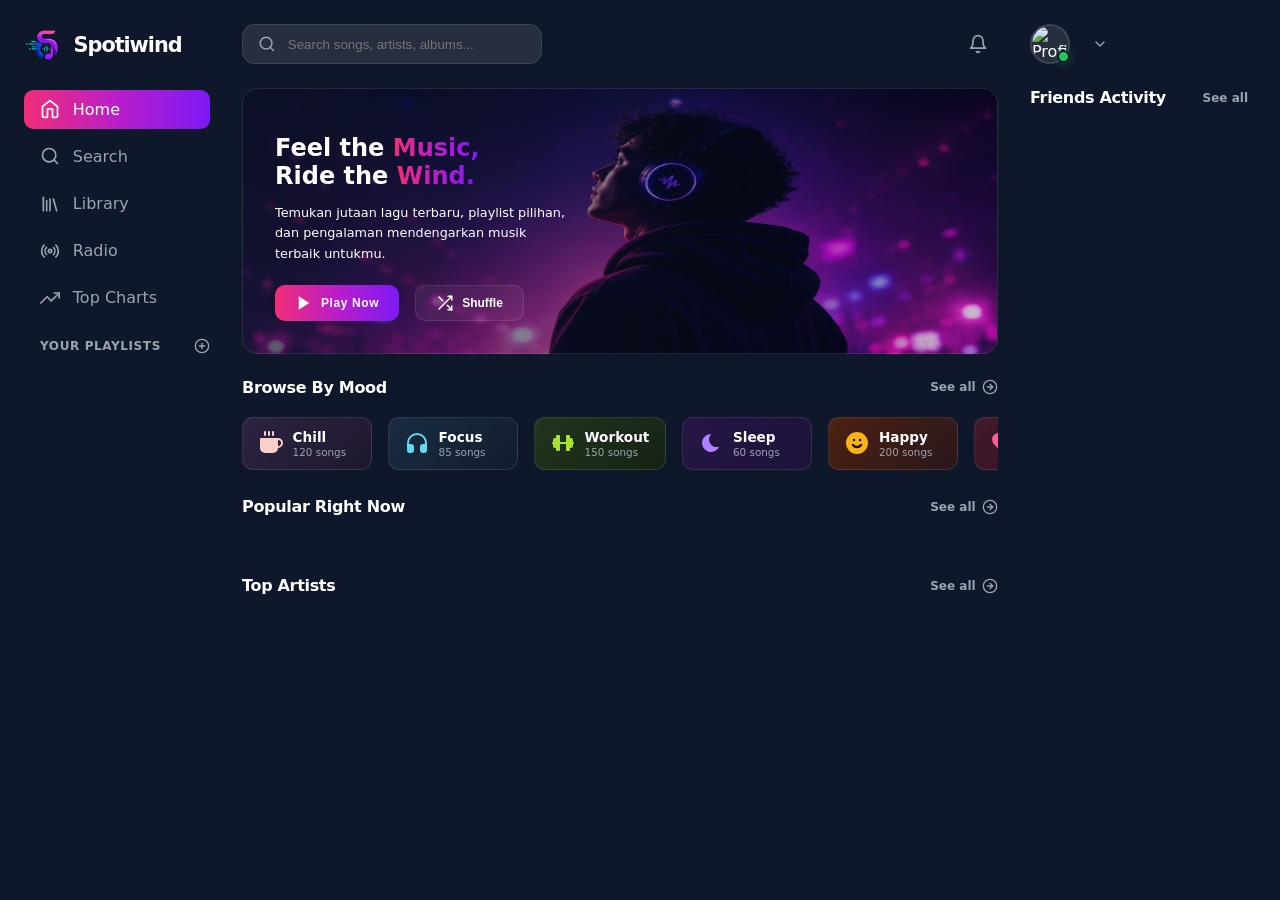
==== commit 6a9f2cd6: "Add files via upload" ====
--- a/home.html
+++ b/home.html
@@ -50,19 +50,12 @@
                 <a href="#" class="nav-item">
                     <svg viewBox="0 0 24 24" fill="none" stroke="currentColor" stroke-width="2" stroke-linecap="round"
                         stroke-linejoin="round">
-                        <path d="M20 7h-3a2 2 0 0 1-2-2V2" />
-                        <path d="M9 18a2 2 0 0 1-2-2V4a2 2 0 0 1 2-2h7l4 4v10a2 2 0 0 1-2 2Z" />
-                        <path d="M3 7.6v12.8A1.6 1.6 0 0 0 4.6 22h9.8" />
+                        <path d="m16 6 4 14" />
+                        <path d="M12 6v14" />
+                        <path d="M8 8v12" />
+                        <path d="M4 4v16" />
                     </svg>
                     Library
-                </a>
-                <a href="#" class="nav-item">
-                    <svg viewBox="0 0 24 24" fill="none" stroke="currentColor" stroke-width="2" stroke-linecap="round"
-                        stroke-linejoin="round">
-                        <circle cx="12" cy="12" r="10" />
-                        <polygon points="16.24 7.76 14.12 14.12 7.76 16.24 9.88 9.88 16.24 7.76" />
-                    </svg>
-                    Explore
                 </a>
                 <a href="#" class="nav-item">
                     <svg viewBox="0 0 24 24" fill="none" stroke="currentColor" stroke-width="2" stroke-linecap="round"
@@ -83,16 +76,25 @@
                     </svg>
                     Top Charts
                 </a>
-                <a href="#" class="nav-item" id="logoutBtn" style="margin-top: auto; color: #ef4444;">
-                    <svg viewBox="0 0 24 24" fill="none" stroke="currentColor" stroke-width="2" stroke-linecap="round"
-                        stroke-linejoin="round">
-                        <path d="M9 21H5a2 2 0 0 1-2-2V5a2 2 0 0 1 2-2h4" />
-                        <polyline points="16 17 21 12 16 7" />
-                        <line x1="21" y1="12" x2="9" y2="12" />
-                    </svg>
-                    Logout
-                </a>
             </nav>
+            <div class="playlists-section" style="margin-top: 1.3rem;">
+                <div class="sidebar-header" style="margin-bottom: 0.5rem; padding-left: 1rem;">
+                    <h3
+                        style="font-size: 0.75rem; color: var(--text-muted); text-transform: uppercase; letter-spacing: 0.05em;">
+                        Your Playlists</h3>
+                    <button class="add-playlist-btn" title="Create Playlist"
+                        style="background: none; border: none; color: var(--text-muted); cursor: pointer; display: flex; align-items: center; justify-content: center; transition: color 0.2s;">
+                        <svg viewBox="0 0 24 24" width="16" height="16" fill="none" stroke="currentColor"
+                            stroke-width="2" stroke-linecap="round" stroke-linejoin="round">
+                            <circle cx="12" cy="12" r="10"></circle>
+                            <line x1="12" y1="8" x2="12" y2="16"></line>
+                            <line x1="8" y1="12" x2="16" y2="12"></line>
+                        </svg>
+                    </button>
+                </div>
+                <div id="playlistContainer" class="nav-menu" style="margin-top: 20px;">
+                </div>
+            </div>
         </aside>
 
         <!-- Main Content -->
@@ -312,7 +314,7 @@
                 </div>
             </div>
 
-            <!-- Now Playing Section -->
+            <!-- Now Playing Section (Sekarang di atas Friends Activity) -->
             <div class="now-playing-card">
                 <h3 class="now-playing-header">Now Playing</h3>
 
@@ -374,6 +376,17 @@
                     </button>
                 </div>
             </div>
+
+            <!-- Friends Activity Section (Muncul di bawah Now Playing jika Now Playing aktif) -->
+            <section class="friend-activity-section">
+                <div class="section-header" style="margin-bottom: 1.5rem;">
+                    <h3 class="section-title">Friends Activity</h3>
+                    <a href="#" class="see-all-link">See all</a>
+                </div>
+                <div id="friendActivityContainer" class="friend-list">
+                    <!-- Konten akan diisi secara dinamis oleh JavaScript -->
+                </div>
+            </section>
         </aside>
     </div>
     <script type="module" src="home-script.js"></script>
--- a/styles.css
+++ b/styles.css
@@ -538,8 +538,25 @@
     width: 210px;
     display: flex;
     flex-direction: column;
-    gap: 0.5rem;
     padding: 1.5rem 0rem 1.5rem 1.5rem;
+    overflow-y: auto;
+    scrollbar-width: none; /* Untuk Firefox */
+    -ms-overflow-style: none; /* Untuk IE dan Edge */
+}
+
+.sidebar .brand-logo {
+    position: sticky;
+    top: -1.5rem; /* Menyeimbangkan padding-top sidebar */
+    z-index: 20;
+    background-color: #0f172a; /* Warna background sidebar agar menutup konten yang lewat */
+    padding-top: 1.5rem;
+    padding-bottom: 1rem;
+    margin-top: -1.5rem;
+    margin-bottom: 0.5rem;
+}
+
+.sidebar::-webkit-scrollbar {
+    display: none; /* Sembunyikan scrollbar untuk Chrome, Safari, dan Opera */
 }
 
 .brand-logo span {
@@ -557,11 +574,11 @@
 .nav-item {
     display: flex;
     align-items: center;
-    gap: 1rem;
-    padding: 0.75rem 1rem;
+    gap: 0.8rem;
+    padding: 0.6rem 1rem;
     color: var(--text-muted);
     text-decoration: none;
-    border-radius: 0.75rem;
+    border-radius: 0.6rem;
     transition: all 0.2s;
     font-weight: 500;
 }
@@ -571,11 +588,6 @@
 .nav-item.active {
     background: var(--primary-gradient); /* Menggunakan gradasi tema */
     color: white;
-}
-
-.nav-item:hover svg,
-.nav-item.active svg {
-    fill: currentColor;
 }
 
 .main-content {
@@ -725,6 +737,10 @@
     letter-spacing: 0.05em;
 }
 
+.add-playlist-btn:hover {
+    color: var(--text-main) !important;
+}
+
 .friend-list, .trending-list {
     display: flex;
     flex-direction: column;
@@ -756,9 +772,49 @@
     font-weight: 600;
 }
 
+.friend-activity-section {
+    margin-bottom: 2rem;
+    padding-right: 0.5rem;
+}
+
+.friend-item {
+    display: flex;
+    align-items: center;
+    gap: 0.75rem;
+    margin-bottom: 1.25rem;
+}
+
+.friend-info {
+    flex: 1;
+    display: flex;
+    flex-direction: column;
+    min-width: 0;
+}
+
+.friend-header {
+    display: flex;
+    justify-content: space-between;
+    align-items: center;
+    width: 100%;
+}
+
+.friend-time {
+    font-size: 0.65rem;
+    color: var(--text-muted);
+    flex-shrink: 0;
+}
+
 .friend-status {
-    font-size: 0.7rem;
-    color: var(--text-muted);
+    font-size: 0.75rem;
+    color: var(--text-muted);
+    white-space: nowrap;
+    overflow: hidden;
+    text-overflow: ellipsis;
+}
+
+.friend-status strong {
+    color: var(--text-main);
+    font-weight: 500;
 }
 
 /* Responsivitas: Sembunyikan sidebar kanan pada layar medium/kecil */
@@ -780,6 +836,7 @@
 
 .now-playing-card.active {
     display: flex;
+    margin-bottom: 1rem;
 }
 
 .now-playing-card.is-playing {
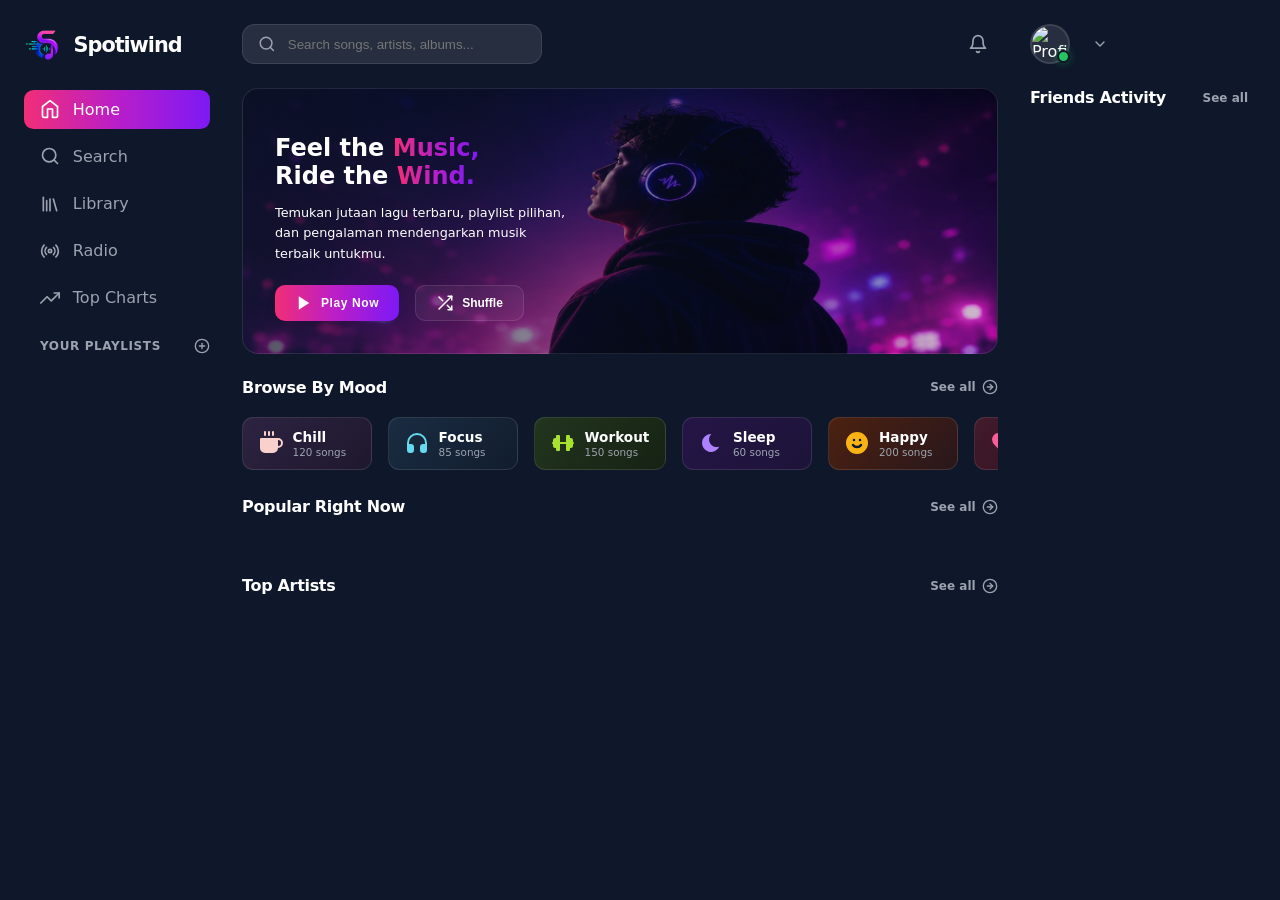
==== commit c6c5d445: "Add files via upload" ====
--- a/home.html
+++ b/home.html
@@ -389,6 +389,57 @@
             </section>
         </aside>
     </div>
+
+    <!-- Sticky Bottom Player Bar -->
+    <div class="bottom-player-bar">
+        <div class="player-left">
+            <div class="bottom-cover-wrapper">
+                <img src="" alt="" class="bottom-track-cover" id="bottomTrackCover">
+            </div>
+            <div class="bottom-track-info">
+                <div class="bottom-track-name" id="bottomTrackName">No song playing</div>
+                <div class="bottom-track-artist" id="bottomTrackArtist">Select a track</div>
+            </div>
+            <div class="player-actions">
+                <button class="love-btn" title="Add to Liked Songs">
+                    <svg viewBox="0 0 24 24" width="17" height="17" fill="currentColor"><path d="M12 21.35l-1.45-1.32C5.4 15.36 2 12.28 2 8.5 2 5.42 4.42 3 7.5 3c1.74 0 3.41.81 4.5 2.09C13.09 3.81 14.76 3 16.5 3 19.58 3 22 5.42 22 8.5c0 3.78-3.4 6.86-8.55 11.54L12 21.35z"/></svg>
+                </button>
+                <button class="add-btn" title="Add to Playlist">
+                    <svg viewBox="0 0 24 24" width="17" height="17" fill="none" stroke="currentColor" stroke-width="2" stroke-linecap="round" stroke-linejoin="round"><circle cx="12" cy="12" r="10"></circle><line x1="12" y1="8" x2="12" y2="16"></line><line x1="8" y1="12" x2="16" y2="12"></line></svg>
+                </button>
+            </div>
+        </div>
+
+        <div class="player-center">
+            <div class="bottom-controls">
+                <button class="control-btn" title="Shuffle" id="bottomShuffle"><svg viewBox="0 0 24 24" width="16" height="16" fill="none" stroke="currentColor" stroke-width="2"><path d="M16 3h5v5M4 20L21 3M21 16v5h-5M15 15l6 6M4 4l5 5"/></svg></button>
+                <button class="control-btn" title="Previous" onclick="playPrevious()"><svg viewBox="0 0 24 24" width="20" height="20" fill="currentColor"><polygon points="19 20 9 12 19 4 19 20"/><rect x="5" y="4" width="2" height="16"/></svg></button>
+                <button class="control-btn play-pause-btn" id="bottomMainPlayBtn" title="Play/Pause"><svg viewBox="0 0 24 24" width="22" height="22" fill="currentColor"><polygon points="5 3 19 12 5 21 5 3"/></svg></button>
+                <button class="control-btn" title="Next" onclick="playNext()"><svg viewBox="0 0 24 24" width="20" height="20" fill="currentColor"><polygon points="5 4 15 12 5 20 5 4"/><rect x="17" y="4" width="2" height="16"/></svg></button>
+                <button class="control-btn" title="Repeat" id="bottomRepeat"><svg viewBox="0 0 24 24" width="16" height="16" fill="none" stroke="currentColor" stroke-width="2"><path d="M17 1l4 4-4 4M3 11V9a4 4 0 014-4h14M7 23l-4-4 4-4M21 13v2a4 4 0 01-4 4H3"/></svg></button>
+            </div>
+            <div class="bottom-progress-container">
+                <span class="curr-time">0:00</span>
+                <div class="progress-track bottom-progress-track">
+                    <div class="progress-thumb bottom-progress-thumb"></div>
+                </div>
+                <span class="total-time">0:00</span>
+            </div>
+        </div>
+
+        <div class="player-right">
+            <div class="volume-control">
+                <svg viewBox="0 0 24 24" width="18" height="18" fill="none" stroke="currentColor" stroke-width="2"><path d="M11 5L6 9H2v6h4l5 4V5zM15.54 8.46a5 5 0 0 1 0 7.07"/></svg>
+                <div class="volume-slider">
+                    <div class="volume-level" style="width: 70%"></div>
+                </div>
+            </div>
+            <button class="control-btn" title="Fullscreen">
+                <svg viewBox="0 0 24 24" width="16" height="16" fill="none" stroke="currentColor" stroke-width="2"><path d="M8 3H5a2 2 0 0 0-2 2v3m18 0V5a2 2 0 0 0-2-2h-3m0 18h3a2 2 0 0 0 2-2v-3M3 16v3a2 2 0 0 0 2 2h3"/></svg>
+            </button>
+        </div>
+    </div>
+
     <script type="module" src="home-script.js"></script>
 </body>
 
--- a/styles.css
+++ b/styles.css
@@ -33,6 +33,7 @@
     font-family: ui-sans-serif, system-ui, sans-serif;
     overflow-x: hidden;
     overflow-y: hidden; /* Mencegah seluruh body di-scroll */
+    padding-bottom: 90px; /* Ruang untuk player bar */
 }
 
 .main-container {
@@ -968,7 +969,7 @@
 .play-pause-btn.btn-loading::after {
     content: "";
     position: absolute;
-    inset: -4px;
+    inset: -3px;
     border: 2px solid rgba(255, 255, 255, 0.2);
     border-top-color: #ffffff;
     border-radius: 50%;
@@ -990,6 +991,11 @@
     border-radius: 2px;
     transition: width 0.1s linear;
     position: relative;
+}
+
+/* Menghilangkan transisi saat sedang digeser agar responsif mengikuti mouse/touch */
+body.is-dragging-progress .progress-thumb {
+    transition: none !important;
 }
 
 /* Animasi kilauan pada progress bar saat musik aktif */
@@ -1570,4 +1576,177 @@
     font-size: 0.85rem;
     font-weight: 600;
     color: var(--text-main);
+}
+
+/* Bottom Player Bar Styles */
+.bottom-player-bar {
+    position: fixed;
+    bottom: 0;
+    left: 0;
+    right: 0;
+    height: 90px;
+    background: rgba(15, 23, 42, 0.85);
+    backdrop-filter: blur(20px);
+    -webkit-backdrop-filter: blur(20px);
+    border-top: 1px solid var(--glass-border);
+    display: flex;
+    align-items: center;
+    justify-content: space-between;
+    padding: 0 2rem;
+    z-index: 1000;
+    /* Sembunyikan secara default */
+    transform: translateY(100%);
+    visibility: hidden;
+    transition: transform 0.4s cubic-bezier(0.4, 0, 0.2, 1), visibility 0.4s;
+}
+
+.bottom-player-bar.active {
+    transform: translateY(0);
+    visibility: visible;
+}
+
+.player-left {
+    flex: 1;
+    display: flex;
+    align-items: center;
+    gap: 1rem;
+    min-width: 0;
+}
+
+.bottom-cover-wrapper {
+    width: 45px;
+    height: 45px;
+    border-radius: 8px;
+    overflow: hidden;
+    background: var(--input-bg);
+    flex-shrink: 0;
+}
+
+.player-actions {
+    display: flex;
+    align-items: center;
+    gap: 0.5rem;
+    margin-left: 0.3rem;
+}
+
+.add-btn {
+    background: none;
+    border: none;
+    color: var(--text-muted);
+    cursor: pointer;
+    display: flex;
+    align-items: center;
+    justify-content: center;
+    transition: color 0.2s, transform 0.2s;
+}
+
+.add-btn:hover {
+    color: var(--text-main);
+    transform: scale(1.1);
+}
+
+.bottom-track-cover {
+    width: 100%;
+    height: 100%;
+    object-fit: cover;
+}
+
+.bottom-track-info {
+    min-width: 0;
+}
+
+.bottom-track-name {
+    font-size: 0.9rem;
+    font-weight: 700;
+    white-space: nowrap;
+    overflow: hidden;
+    text-overflow: ellipsis;
+    line-height: 1.2;
+}
+
+.bottom-track-artist {
+    font-size: 0.75rem;
+    color: var(--text-muted);
+    white-space: nowrap;
+    overflow: hidden;
+    text-overflow: ellipsis;
+    line-height: 1.2;
+}
+
+.player-center {
+    flex: 2;
+    display: flex;
+    flex-direction: column;
+    align-items: center;
+    justify-content: center;
+    gap: 0.4rem;
+    max-width: 600px;
+    padding-top: 0; /* Menggunakan flex centering yang lebih natural */
+}
+
+.bottom-controls {
+    display: flex;
+    align-items: center;
+    gap: 2rem;
+}
+
+.bottom-progress-container {
+    width: 80%; /* Mengurangi lebar agar tidak memenuhi seluruh area tengah */
+    display: flex;
+    align-items: center;
+    gap: 0.8rem;
+    font-size: 0.7rem;
+    color: var(--text-muted);
+    font-variant-numeric: tabular-nums;
+}
+
+.bottom-progress-track {
+    flex: 1; /* Membuat bar progres melebar memenuhi ruang di antara menit */
+}
+
+.bottom-progress-thumb {
+    background: var(--primary-gradient) !important; /* Memastikan gradasi tema a diaplikasikan */
+}
+
+.player-right {
+    flex: 1;
+    display: flex;
+    align-items: center;
+    justify-content: flex-end;
+    gap: 1.25rem;
+    height: 100%; /* Memastikan kontainer mengambil tinggi penuh bar untuk centering yang akurat */
+}
+
+.volume-control {
+    display: flex;
+    align-items: center;
+    gap: 0.5rem;
+    width: 120px;
+}
+
+.volume-control svg {
+    cursor: pointer;
+    flex-shrink: 0;
+}
+
+.volume-slider {
+    flex: 1;
+    height: 4px;
+    background: rgba(255, 255, 255, 0.1);
+    border-radius: 2px;
+    position: relative;
+    cursor: pointer;
+    overflow: hidden;
+}
+
+.volume-level {
+    height: 100%;
+    background: var(--primary-gradient);
+    border-radius: 2px;
+    transition: width 0.1s linear;
+}
+
+/* Hilangkan transisi saat menggeser volume agar responsif */
+body.is-dragging-volume .volume-level {
+    transition: none !important;
 }
